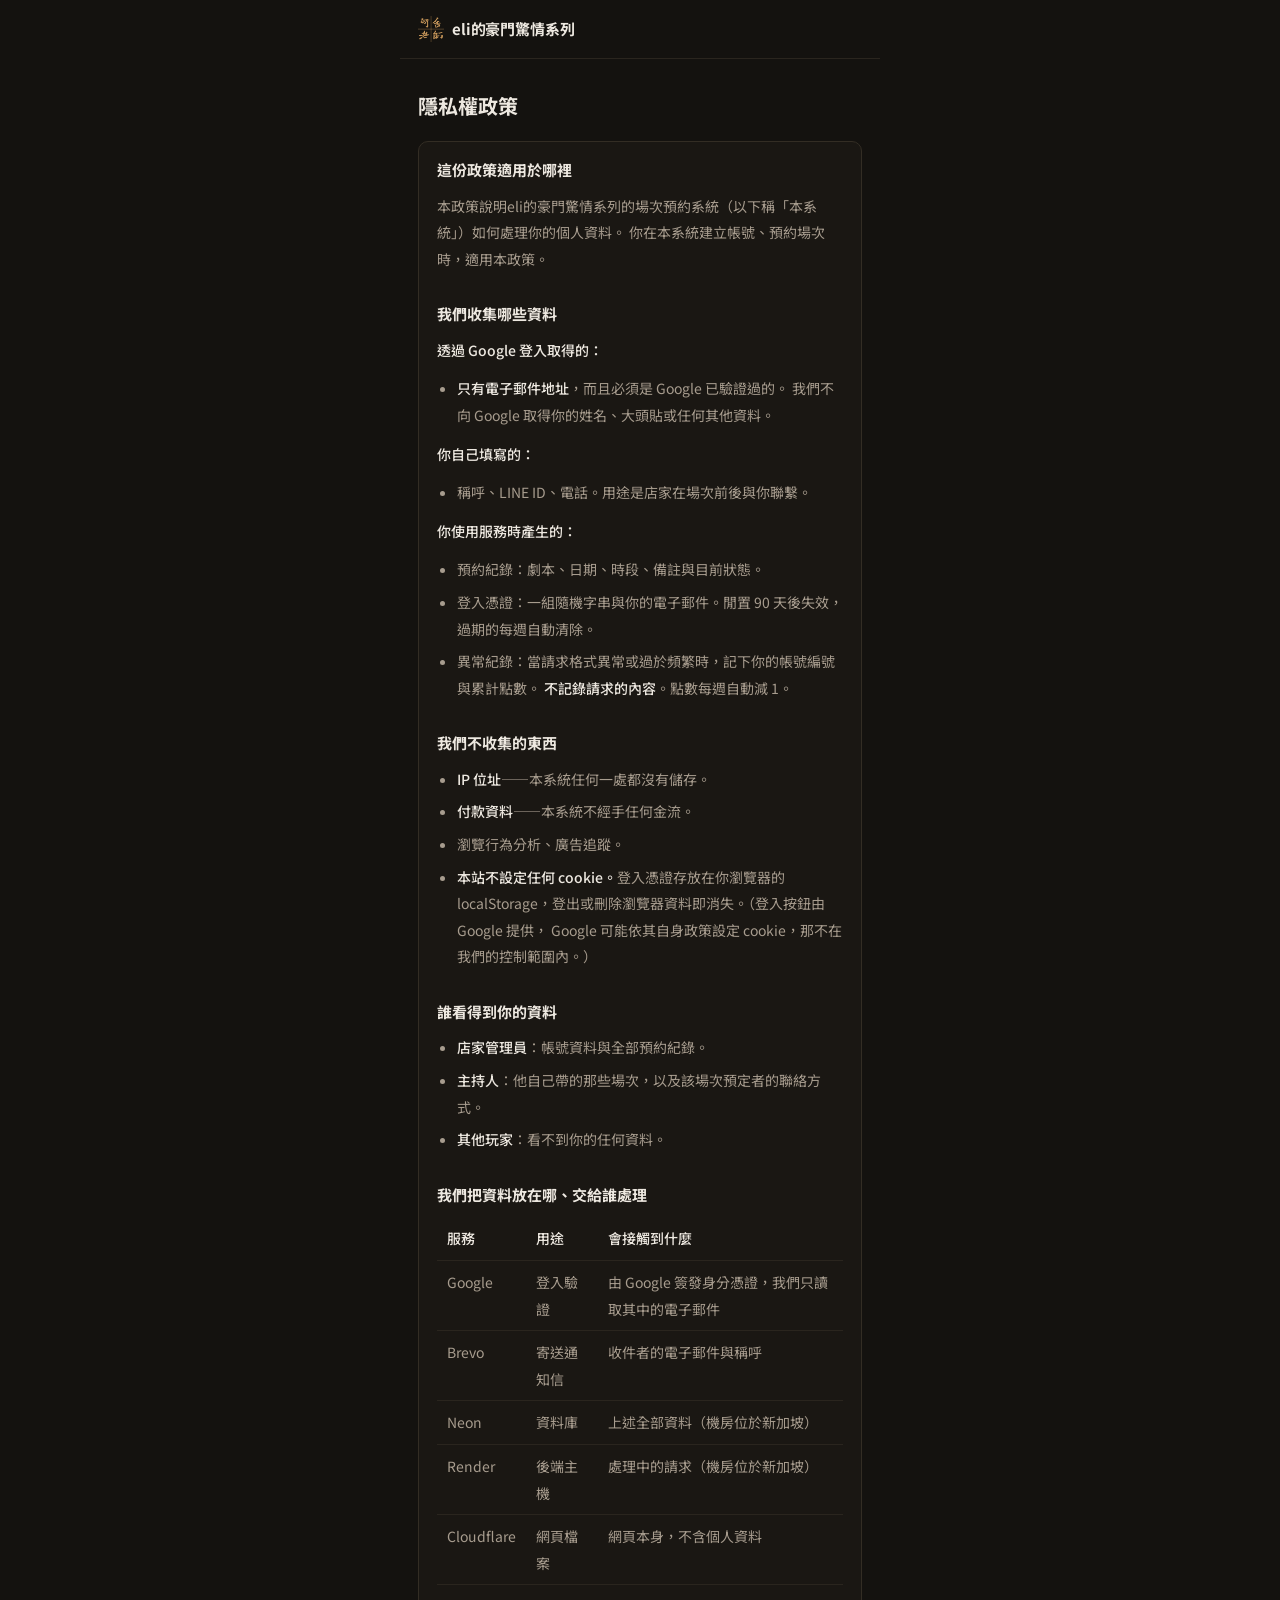
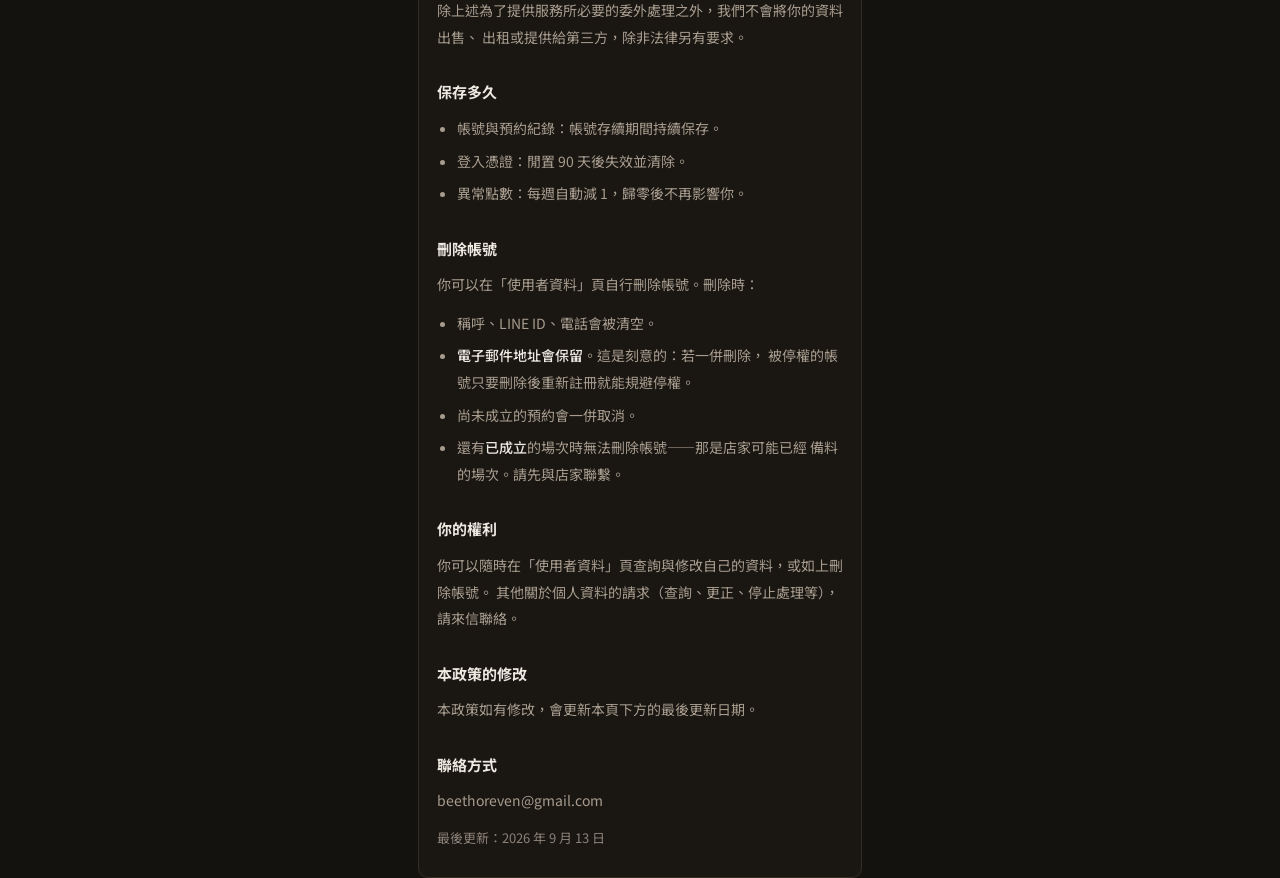
==== privacy.html @ f1c36cdf "eli：店名改成「eli的豪門驚情系列」 index.html 兩處、條款與隱私權政策各三處。  實測 375px：這個長度在頂欄同時有「主持人介面」「管理員介面」兩顆按鈕 時會擠成兩行，但 eli " ====
<!doctype html>
<html lang="zh-Hant">
<head>
  <meta charset="utf-8">
  <meta name="viewport" content="width=device-width, initial-scale=1, viewport-fit=cover">
  <title>隱私權政策 — eli的豪門驚情系列</title>
  <link rel="icon" type="image/png" href="favicon.png">

  <link rel="preconnect" href="https://fonts.googleapis.com">
  <link rel="preconnect" href="https://fonts.gstatic.com" crossorigin>
  <link rel="stylesheet" href="https://fonts.googleapis.com/css2?family=Noto+Sans+TC:wght@400;500;700&display=swap">
  <!-- 沿用同一份設計 token，配色與字級才不會跟主畫面各走各的。
       但這一頁刻意不載任何 JS：它只是文字，不需要登入、不需要 API，
       也就不該因為那些東西壞掉而看不到。

       ★ 這一頁是 Google OAuth 同意畫面上的「隱私權政策」連結，發佈正式版的
         前提是這個網址連得到。內容如果改了，記得同步更新頁尾的日期。 -->
  <link rel="stylesheet" href="style.css">
</head>
<body>
  <div class="app">
    <div class="topbar">
      <div class="topbar__brand">
        <img class="topbar__mark" src="brand-mark.png" alt="" aria-hidden="true">eli的豪門驚情系列
      </div>
    </div>

    <div class="view">
      <div class="section" style="padding-top:32px">
        <h1 style="font-size:20px;font-weight:700;margin:0">隱私權政策</h1>
      </div>

      <div class="section">
        <div class="card card--flat doc">
          <h2>這份政策適用於哪裡</h2>
          <p>本政策說明eli的豪門驚情系列的場次預約系統（以下稱「本系統」）如何處理你的個人資料。
             你在本系統建立帳號、預約場次時，適用本政策。</p>

          <h2>我們收集哪些資料</h2>
          <p><strong>透過 Google 登入取得的：</strong></p>
          <ul>
            <li><strong>只有電子郵件地址</strong>，而且必須是 Google 已驗證過的。
                我們不向 Google 取得你的姓名、大頭貼或任何其他資料。</li>
          </ul>
          <p><strong>你自己填寫的：</strong></p>
          <ul>
            <li>稱呼、LINE ID、電話。用途是店家在場次前後與你聯繫。</li>
          </ul>
          <p><strong>你使用服務時產生的：</strong></p>
          <ul>
            <li>預約紀錄：劇本、日期、時段、備註與目前狀態。</li>
            <li>登入憑證：一組隨機字串與你的電子郵件。閒置 90 天後失效，
                過期的每週自動清除。</li>
            <li>異常紀錄：當請求格式異常或過於頻繁時，記下你的帳號編號與累計點數。
                <strong>不記錄請求的內容</strong>。點數每週自動減 1。</li>
          </ul>

          <h2>我們不收集的東西</h2>
          <ul>
            <li><strong>IP 位址</strong>——本系統任何一處都沒有儲存。</li>
            <li><strong>付款資料</strong>——本系統不經手任何金流。</li>
            <li>瀏覽行為分析、廣告追蹤。</li>
            <li><strong>本站不設定任何 cookie。</strong>登入憑證存放在你瀏覽器的
                localStorage，登出或刪除瀏覽器資料即消失。（登入按鈕由 Google 提供，
                Google 可能依其自身政策設定 cookie，那不在我們的控制範圍內。）</li>
          </ul>

          <h2>誰看得到你的資料</h2>
          <ul>
            <li><strong>店家管理員</strong>：帳號資料與全部預約紀錄。</li>
            <li><strong>主持人</strong>：他自己帶的那些場次，以及該場次預定者的聯絡方式。</li>
            <li><strong>其他玩家</strong>：看不到你的任何資料。</li>
          </ul>

          <h2>我們把資料放在哪、交給誰處理</h2>
          <div class="doc__scroll">
            <table>
              <tr><th>服務</th><th>用途</th><th>會接觸到什麼</th></tr>
              <tr><td>Google</td><td>登入驗證</td>
                  <td>由 Google 簽發身分憑證，我們只讀取其中的電子郵件</td></tr>
              <tr><td>Brevo</td><td>寄送通知信</td><td>收件者的電子郵件與稱呼</td></tr>
              <tr><td>Neon</td><td>資料庫</td><td>上述全部資料（機房位於新加坡）</td></tr>
              <tr><td>Render</td><td>後端主機</td><td>處理中的請求（機房位於新加坡）</td></tr>
              <tr><td>Cloudflare</td><td>網頁檔案</td><td>網頁本身，不含個人資料</td></tr>
            </table>
          </div>
          <p>除上述為了提供服務所必要的委外處理之外，我們不會將你的資料出售、
             出租或提供給第三方，除非法律另有要求。</p>

          <h2>保存多久</h2>
          <ul>
            <li>帳號與預約紀錄：帳號存續期間持續保存。</li>
            <li>登入憑證：閒置 90 天後失效並清除。</li>
            <li>異常點數：每週自動減 1，歸零後不再影響你。</li>
          </ul>

          <h2>刪除帳號</h2>
          <p>你可以在「使用者資料」頁自行刪除帳號。刪除時：</p>
          <ul>
            <li>稱呼、LINE ID、電話會被清空。</li>
            <li><strong>電子郵件地址會保留</strong>。這是刻意的：若一併刪除，
                被停權的帳號只要刪除後重新註冊就能規避停權。</li>
            <li>尚未成立的預約會一併取消。</li>
            <li>還有<strong>已成立</strong>的場次時無法刪除帳號——那是店家可能已經
                備料的場次。請先與店家聯繫。</li>
          </ul>

          <h2>你的權利</h2>
          <p>你可以隨時在「使用者資料」頁查詢與修改自己的資料，或如上刪除帳號。
             其他關於個人資料的請求（查詢、更正、停止處理等），請來信聯絡。</p>

          <h2>本政策的修改</h2>
          <p>本政策如有修改，會更新本頁下方的最後更新日期。</p>

          <h2>聯絡方式</h2>
          <p>beethoreven@gmail.com</p>

          <p class="doc__updated">最後更新：2026 年 9 月 13 日</p>
        </div>
      </div>
    </div>
  </div>
</body>
</html>
---- style.css ----
/*
 * 設計 token 與共用元件樣式。
 *
 * 配色來自設計稿定案的方向：深色底 + 黃銅色點綴（C 的結構 + B 的配色）。
 * 所有顏色一律走這裡的變數，不要在別處寫死色碼——之後要調色只改這一區。
 */

:root {
  --bg: #14120f;
  --surface: #1e1b17;      /* 卡片、彈起的區塊 */
  --surface-2: #1a1713;    /* 輸入框等比背景略亮一階的表面 */
  --border: #332d24;
  --border-soft: #2a251e;

  --ink: #ede8e0;
  --ink-soft: #a79c8e;
  --ink-faint: #8a8177;
  --ink-disabled: #5c564c;

  --accent: #c8975a;
  --accent-soft: #2a2318;  /* 標籤底色 */
  --on-accent: #14120f;

  --danger: #d9705a;
  --danger-soft: #2e1c17;

  --radius: 10px;
  --radius-sm: 6px;
  --pad: 18px;

  /* 告訴瀏覽器這一頁是深色的，讓它用深色版本畫「原生控制項」——
     數字欄位的上下箭頭、日期欄位的月曆圖示與跳出來的月曆面板、
     捲軸。這些是瀏覽器自己畫的，CSS 碰不到：
     ::-webkit-inner-spin-button 之類的偽元素不吃 color，硬改只能
     整個藏起來。不設這一行的話它們一律照淺色模式畫，在深底上就是
     白色方塊配深色箭頭，跟整個介面打架。 */
  color-scheme: dark;
}

* { box-sizing: border-box; }

body {
  margin: 0;
  background: var(--bg);
  color: var(--ink);
  font-family: "Noto Sans TC", system-ui, -apple-system, sans-serif;
  /* iOS Safari 在輸入框聚焦時，字體小於 16px 會自動放大整個頁面。
     這裡把基準設在 16px，輸入框也不低於它。 */
  font-size: 16px;
  line-height: 1.5;
}

a { color: var(--accent); }
a:hover { color: #e0b478; }

/* ── 版面 ───────────────────────────────────────────────── */

.app {
  max-width: 480px;
  margin: 0 auto;
  min-height: 100vh;
  display: flex;
  flex-direction: column;
}

.topbar {
  display: flex;
  align-items: center;
  justify-content: space-between;
  padding: 16px var(--pad);
  border-bottom: 1px solid var(--border-soft);
}

.topbar__brand {
  display: flex;
  align-items: center;
  gap: 8px;
  font-size: 15px;
  font-weight: 700;
  letter-spacing: -0.01em;
}

/* 有登入時品牌區塊是一顆「回到預約畫面」的按鈕。

   這裡只歸零瀏覽器自己加上去的東西（背景、外框、內距、字體），
   **不碰 font-size / font-weight / letter-spacing**——那三個由上面的
   .topbar__brand 明確設定，在這裡用 font 簡寫重設會把它們一起蓋掉，
   按鈕版跟純文字版就長得不一樣了。 */
.topbar__brand--home {
  background: none;
  border: none;
  padding: 0;
  font-family: inherit;
  color: inherit;
  cursor: pointer;
}
.topbar__brand--home:hover { color: var(--accent); }

.topbar__actions { display: flex; align-items: center; gap: 8px; }

.section {
  display: flex;
  flex-direction: column;
  gap: 8px;
  padding: 20px var(--pad) 0;
}

.section__label {
  font-size: 13px;
  font-weight: 700;
  color: var(--ink-faint);
}

.row { display: flex; gap: 10px; }
.row > * { flex: 1; }

.spacer { flex-grow: 1; }

/* ── 表單控制項 ─────────────────────────────────────────── */

.field { display: flex; flex-direction: column; gap: 5px; }

.field__label { font-size: 12px; color: var(--ink-faint); }

.field__hint {
  font-size: 12px;
  color: var(--ink-faint);
  min-height: 16px;
}

/* 破壞性操作的常駐警語（例如改 email 會影響登入） */
.field__warn { font-size: 12px; color: var(--danger); }

.select-wrap { position: relative; }

.select-wrap::after {
  content: "";
  position: absolute;
  right: 16px;
  top: 50%;
  width: 9px;
  height: 9px;
  border-right: 2px solid var(--accent);
  border-bottom: 2px solid var(--accent);
  transform: translateY(-70%) rotate(45deg);
  pointer-events: none;
}

.select-wrap--disabled::after { border-color: var(--ink-disabled); }

select, input[type="text"], input[type="number"], input[type="date"],
input[type="time"], input[type="email"], input[type="url"], textarea {
  width: 100%;
  appearance: none;
  -webkit-appearance: none;
  background: var(--surface-2);
  border: 1px solid var(--border);
  border-radius: var(--radius);
  padding: 12px 40px 12px 18px;
  font-size: 16px;
  font-weight: 500;
  color: var(--ink);
  font-family: inherit;
}

input[type="text"], input[type="number"], input[type="email"],
input[type="date"], input[type="time"], input[type="url"], textarea {
  padding-right: 18px;
}

select:disabled, input:disabled, textarea:disabled {
  color: var(--ink-disabled);
  background: #17140f;
  cursor: not-allowed;
}

select option { background: var(--surface); color: var(--ink); }

/* 錯誤狀態：紅框 + 欄位右側的驚嘆號 */
.field--error select,
.field--error input,
.field--error textarea { border-color: var(--danger); }

.field__error {
  display: flex;
  align-items: center;
  gap: 6px;
  font-size: 12px;
  color: var(--danger);
}

/* ── 按鈕 ───────────────────────────────────────────────── */

.btn {
  display: inline-flex;
  align-items: center;
  justify-content: center;
  gap: 6px;
  border: none;
  border-radius: var(--radius);
  padding: 15px 18px;
  font-family: inherit;
  font-size: 16px;
  font-weight: 700;
  cursor: pointer;
}

.btn--primary { background: var(--accent); color: var(--on-accent); }
.btn--primary:disabled { background: #4a4034; color: var(--ink-disabled); cursor: not-allowed; }

.btn--ghost {
  background: transparent;
  border: 1px solid var(--border);
  color: var(--ink-soft);
  padding: 10px 14px;
  font-size: 14px;
  font-weight: 500;
}

.btn--small { padding: 8px 12px; font-size: 13px; font-weight: 500; }

/* ── 標籤 ───────────────────────────────────────────────── */

.tag {
  display: inline-flex;
  align-items: center;
  gap: 6px;
  font-size: 13px;
  font-weight: 500;
  color: var(--accent);
  background: var(--accent-soft);
  padding: 6px 13px;
  border-radius: var(--radius-sm);
}

.tag-row { display: flex; flex-wrap: wrap; gap: 6px; }

/* ── 卡片與清單 ─────────────────────────────────────────── */

.card {
  background: var(--surface);
  border: 1px solid var(--border);
  border-radius: var(--radius);
  padding: 14px 18px;
}

.card--flat { background: var(--surface-2); }

.list { display: flex; flex-direction: column; gap: 8px; }

/* ── 頁籤 ───────────────────────────────────────────────── */

.tabs {
  display: flex;
  gap: 4px;
  padding: 0 var(--pad);
  border-bottom: 1px solid var(--border-soft);
  overflow-x: auto;
}

.tab {
  flex: none;
  background: none;
  border: none;
  border-bottom: 2px solid transparent;
  color: var(--ink-faint);
  font-family: inherit;
  font-size: 14px;
  font-weight: 500;
  padding: 12px 10px;
  cursor: pointer;
  white-space: nowrap;
}

.tab--active { color: var(--accent); border-bottom-color: var(--accent); }

/* ── 狀態訊息 ───────────────────────────────────────────── */

.empty, .loading {
  padding: 40px var(--pad);
  text-align: center;
  color: var(--ink-faint);
  font-size: 14px;
}

/* ── Toast ──────────────────────────────────────────────── */

.toast-layer {
  position: fixed;
  left: 50%;
  bottom: 24px;
  transform: translateX(-50%);
  display: flex;
  flex-direction: column;
  gap: 8px;
  z-index: 100;
  width: calc(100% - 36px);
  max-width: 420px;
  pointer-events: none;
}

.toast {
  background: var(--surface);
  border: 1px solid var(--border);
  border-radius: var(--radius);
  padding: 13px 18px;
  font-size: 14px;
  box-shadow: 0 8px 24px rgba(0, 0, 0, 0.4);
  animation: toast-in 0.18s ease-out;
}

.toast--error { border-color: var(--danger); color: var(--danger); }

@keyframes toast-in {
  from { opacity: 0; transform: translateY(8px); }
  to { opacity: 1; transform: none; }
}

/* ── 對話框 ─────────────────────────────────────────────── */

.modal-layer {
  position: fixed;
  inset: 0;
  background: rgba(0, 0, 0, 0.6);
  display: flex;
  align-items: center;
  justify-content: center;
  padding: 24px;
  z-index: 200;
}

.modal {
  background: var(--surface);
  border: 1px solid var(--border);
  border-radius: var(--radius);
  padding: 22px;
  width: 100%;
  max-width: 380px;
  display: flex;
  flex-direction: column;
  gap: 16px;
}

.modal__title { font-size: 16px; font-weight: 700; }
/* 對話框內文常常是多行（缺漏項目清單、預定者資料、主持人名單），
   內容是用 \n 串起來的純文字，沒有這行就會全部摺成一行。 */
.modal__body {
  font-size: 14px;
  color: var(--ink-soft);
  line-height: 1.7;
  white-space: pre-line;
}
.modal__actions { display: flex; gap: 8px; justify-content: flex-end; }

@media (prefers-reduced-motion: reduce) {
  .toast { animation: none; }
}

/* ── 清單項目（主持人／管理員介面共用） ─────────────────── */

.list-item {
  display: flex;
  align-items: flex-start;
  justify-content: space-between;
  gap: 12px;
}

.list-item__main { display: flex; flex-direction: column; gap: 4px; min-width: 0; }
.list-item__title { font-size: 15px; font-weight: 700; }
.list-item__meta { font-size: 13px; color: var(--ink-soft); }

.list-item__links {
  display: flex;
  align-items: center;
  gap: 6px;
  font-size: 13px;
  flex-wrap: wrap;
}

.list-item__side { flex: none; display: flex; align-items: center; }

.sep { color: var(--ink-disabled); }

/* 看起來像連結、實際是按鈕——可點擊的東西要是 button，
   鍵盤與螢幕閱讀器才操作得到。 */
.linklike {
  background: none;
  border: none;
  padding: 0;
  font-family: inherit;
  font-size: inherit;
  color: var(--accent);
  cursor: pointer;
  text-decoration: underline;
  text-underline-offset: 2px;
}
.linklike:hover { color: #e0b478; }

.status-chip {
  font-size: 12px;
  font-weight: 500;
  color: var(--accent);
  background: var(--accent-soft);
  padding: 5px 10px;
  border-radius: var(--radius-sm);
  white-space: nowrap;
}

.toolbar { flex-direction: row; align-items: center; gap: 10px; }

.pager {
  display: flex;
  align-items: center;
  justify-content: space-between;
  gap: 8px;
}
.pager__label { font-size: 12px; color: var(--ink-faint); }

/* 已確認的列在畫面上變暗、不可再操作 */
/* 標籤上的移除鍵（主持人名單） */
.tag__remove {
  background: none;
  border: none;
  padding: 0 0 0 2px;
  color: inherit;
  font-size: 15px;
  line-height: 1;
  cursor: pointer;
  opacity: 0.7;
}
.tag__remove:hover { opacity: 1; }

/* 勾選欄（是否已確認） */
.checkline {
  display: flex;
  align-items: center;
  gap: 8px;
  font-size: 14px;
  color: var(--ink-soft);
  cursor: pointer;
}
.checkline input[type="checkbox"] {
  width: 18px;
  height: 18px;
  accent-color: var(--accent);
  cursor: pointer;
}
.checkline input:disabled { cursor: not-allowed; opacity: 0.4; }

textarea { resize: vertical; min-height: 72px; line-height: 1.6; }

/* ── 日期時間輸入 ───────────────────────────────────────── */

/* hidden 屬性靠 UA 樣式的 display:none 生效，特異性低於 .section 的
   display:flex，會被蓋掉。用 JS 的 .hidden 控制顯示就必須補這一條。 */
[hidden] { display: none !important; }

/* 上排：日曆選擇器與時／分下拉。只是輸入輔助，真正的值在下排。 */
.picker-row {
  display: flex;
  align-items: center;
  flex-wrap: nowrap;
  gap: 6px;
}

.picker-row .select-wrap { flex-shrink: 0; }

.time-select {
  width: auto;
  padding: 12px 32px 12px 10px;
}

/* 下排：五個獨立數字欄位，這才是送出時讀的來源。
   刻意做成普通的 number 輸入——沒有「區段」的概念，
   所以不會像 <input type="date"> 那樣打到一半被打斷。

   ★ 選擇器要寫成 .dt-row input.dt-input，不能只寫 .dt-input：
     上面的基礎規則 input[type="number"] 特異性是 (0,1,1)，只用一個
     class 是 (0,1,0)，會輸給它——內距與寬度都蓋不掉，placeholder
     會被 18px 的左右內距擠到裁切。這裡用 (0,2,1) 確保贏。 */
.dt-row {
  display: flex;
  align-items: center;
  flex-wrap: nowrap;
  gap: 4px;
}

/* 欄位自己長滿整列，跟上面那排（日曆＋時分下拉）切齊。
   固定寬度的話五格加起來只佔一半，右邊空一大塊，看起來像被壓扁的。
   flex-basis 給 0 是關鍵：不從內容寬度起算，純粹按比例分剩餘空間，
   五格才會等寬。 */
.dt-row input.dt-input {
  flex: 1 1 0;
  width: auto;
  text-align: center;
  padding: 12px 4px;
  -moz-appearance: textfield;
  min-width: 0;
}

/* 數字欄位的上下箭頭在這種窄欄位裡只會擋到字 */
.dt-row input.dt-input::-webkit-outer-spin-button,
.dt-row input.dt-input::-webkit-inner-spin-button {
  -webkit-appearance: none;
  margin: 0;
}

/* 年要放四位數，比其他格多分一點空間 */
.dt-row input.dt-input--year { flex-grow: 1.6; }

.dt-unit {
  color: var(--ink-faint);
  font-size: 13px;
  flex-shrink: 0;
  margin-right: 2px;
}

/* 最後一個單位（分）的右邊距會讓整排比上面那排短 2px，切齊時看得出來 */
.dt-row .dt-unit:last-child { margin-right: 0; }

/* 頂欄的品牌圖。原本是一個 20px 的勾勾 SVG，改成圖檔之後尺寸給大一點：
   那是四個字排成 2×2，20px 會糊成一團。 */
.topbar__mark {
  width: 26px;
  height: 26px;
  object-fit: contain;
  flex-shrink: 0;
}

/* 載入中的轉圈圈。用 border 做而不是動畫圖檔或 SVG：這種尺寸下差別看不
   出來，而少一個要載的資源，在「正在等資源」的當下特別有意義。 */
.loading { display: flex; flex-direction: column; align-items: center; gap: 12px; }

.spinner {
  width: 22px;
  height: 22px;
  border: 2px solid var(--border);
  border-top-color: var(--accent);
  border-radius: 50%;
  animation: spin 0.7s linear infinite;
}

@keyframes spin { to { transform: rotate(360deg); } }

@media (prefers-reduced-motion: reduce) {
  .spinner { animation-duration: 2.4s; }
}

/* ── 劇本搜尋 ───────────────────────────────────────────── */

/* 結果清單疊在下方，不推開底下的內容——它是暫時出現的，把整頁往下擠
   會讓使用者正在看的東西跳位。 */
.search-wrap { position: relative; }

.search-results {
  position: absolute;
  left: 0;
  right: 0;
  top: calc(100% + 4px);
  z-index: 50;
  max-height: 240px;
  overflow-y: auto;
  background: var(--surface);
  border: 1px solid var(--border);
  border-radius: var(--radius);
  box-shadow: 0 8px 24px rgba(0, 0, 0, 0.45);
}

.search-hit {
  display: block;
  width: 100%;
  text-align: left;
  background: none;
  border: none;
  border-bottom: 1px solid var(--border-soft);
  color: var(--ink);
  font-family: inherit;
  font-size: 15px;
  padding: 12px 18px;
  cursor: pointer;
}
.search-hit:last-child { border-bottom: none; }
.search-hit:hover { background: var(--surface-2); color: var(--accent); }

.search-empty {
  padding: 14px 18px;
  font-size: 14px;
  color: var(--ink-faint);
}

/* 清單上方的即時搜尋框。跟「新增」按鈕同一列，所以要能自己撐開剩餘寬度。 */
.toolbar .search-inline {
  flex: 1;
  min-width: 0;
  padding: 8px 12px;
  font-size: 14px;
  font-weight: 400;
}

/* 頁籤列右側的動作按鈕（場次整理）。頁籤本身可以水平捲動，按鈕要固定
   在右邊不跟著捲走，所以用 margin-left:auto 推到底、並且不可壓縮。 */
.tabs--with-action { align-items: center; }
.tabs__action { margin-left: auto; flex: none; padding-left: 10px; }

/* 註冊頁的說明框。文字裡有換行（用 \n 寫的），要讓它顯示出來。 */
.notice {
  font-size: 14px;
  line-height: 1.7;
  color: var(--ink-soft);
  white-space: pre-line;
}

/* ── 使用者選單 ─────────────────────────────────────────── */

.menu { position: relative; }

.menu__toggle { padding: 8px 10px; display: inline-flex; }

.menu__panel {
  position: absolute;
  right: 0;
  top: calc(100% + 6px);
  z-index: 60;
  min-width: 150px;
  background: var(--surface);
  border: 1px solid var(--border);
  border-radius: var(--radius);
  box-shadow: 0 8px 24px rgba(0, 0, 0, 0.45);
  overflow: hidden;
}

.menu__item {
  display: block;
  width: 100%;
  text-align: left;
  background: none;
  border: none;
  /* 這個 class 同時給 <button> 與 <a> 用（選單裡有連出去的項目）。
     底線與 a 的預設顏色都要收掉，兩種標籤才長得一模一樣。 */
  text-decoration: none;
  border-bottom: 1px solid var(--border-soft);
  color: var(--ink);
  font-family: inherit;
  font-size: 14px;
  padding: 12px 16px;
  cursor: pointer;
  white-space: nowrap;
}
.menu__item:last-child { border-bottom: none; }
.menu__item:hover { background: var(--surface-2); color: var(--accent); }

/* ── 純文字文件頁（terms.html / privacy.html）────────────────────
   這兩頁不載任何 JS、也不用介面裡的元件，樣式集中在這一段。

   ★ 它們同時是 Google OAuth 同意畫面上的「服務條款」與「隱私權政策」
     連結，發佈正式版的前提是這兩個網址在**未登入、沒有 JS** 的情況下
     也讀得到。所以不要把它們改成需要登入或需要 JS 的畫面。 */
.doc { font-size: 14px; line-height: 1.9; color: var(--ink-soft); }
.doc h2 { font-size: 15px; font-weight: 700; color: var(--ink); margin: 28px 0 8px; }
.doc h2:first-of-type { margin-top: 0; }
.doc p { margin: 0 0 12px; }
.doc ul { margin: 0 0 12px; padding-left: 20px; }
.doc li { margin: 0 0 6px; }
.doc strong { color: var(--ink); font-weight: 500; }
.doc table { width: 100%; border-collapse: collapse; margin: 0 0 12px; }
.doc th, .doc td {
  text-align: left; vertical-align: top; padding: 8px 10px;
  border-bottom: 1px solid var(--border-soft);
}
.doc th { color: var(--ink); font-weight: 500; white-space: nowrap; }
/* 表格在窄畫面會超出去，讓它自己橫向捲，不要把整頁撐寬。 */
.doc__scroll { overflow-x: auto; }
.doc__updated { font-size: 13px; color: var(--ink-faint); margin: 32px 0 0; }

/* 破壞性動作的按鈕。紅底白字——它跟旁邊那顆「編輯」的後果不是同一個
   量級，長得一樣會被順手按到。 */
.btn--danger { background: var(--danger); color: #fff; }
.btn--danger:disabled { background: #4a3330; color: var(--ink-disabled); cursor: not-allowed; }

/* 沒勾選的星期整列淡掉。用 class 而不是重繪，切換時旁邊正在編輯的
   時段輸入框才不會被卸下來（見 admin.js 的 renderWeekday）。 */
.row.is-off { opacity: .45; }

/* 時間輸入有兩組（自由輸入／店家設定的時段），同時只出現一組。
   兩組共用同一個寬度，切換時整排不會跳動。 */
.picker-time { flex: 1 1 0; min-width: 0; display: flex; align-items: center; gap: 6px; }

/* ── 自刻日曆 ───────────────────────────────────────────────
   原生 <input type="date"> 只吃 min/max，沒辦法把區間內個別沒開放的
   日子變成不可選。觸發欄位刻意做得跟原本那個輸入框一模一樣——換掉的是
   行為，不是視覺。見 js/calendar.js。 */

.cal-wrap { position: relative; flex: 1; min-width: 0; }

.cal-trigger {
  width: 100%;
  text-align: left;
  appearance: none;
  -webkit-appearance: none;
  background: var(--surface-2);
  border: 1px solid var(--border);
  border-radius: var(--radius);
  padding: 12px 18px;
  font-size: 16px;
  font-weight: 500;
  font-family: inherit;
  color: var(--ink);
  cursor: pointer;
}
.cal-trigger.is-empty { color: var(--ink-faint); }

.cal {
  position: absolute;
  z-index: 40;
  top: calc(100% + 6px);
  left: 0;
  /* 手機上不要溢出畫面：面板本身可以比觸發欄位寬，但不能超過視窗。 */
  min-width: 280px;
  max-width: min(340px, calc(100vw - 32px));
  padding: 12px;
  background: var(--surface);
  border: 1px solid var(--border);
  border-radius: var(--radius);
  box-shadow: 0 12px 32px rgba(0, 0, 0, .45);
}

.cal__head {
  display: flex;
  align-items: center;
  justify-content: space-between;
  margin-bottom: 8px;
}
.cal__title { font-size: 15px; font-weight: 700; }
.cal__nav {
  appearance: none;
  background: none;
  border: 1px solid var(--border);
  border-radius: var(--radius-sm);
  color: var(--ink);
  font-size: 18px;
  line-height: 1;
  /* 44px 觸控目標。失去系統選單已經是代價，不要順便變成難按。 */
  width: 44px;
  height: 44px;
  cursor: pointer;
}
.cal__nav:hover { border-color: var(--accent); }

.cal__grid { display: grid; grid-template-columns: repeat(7, 1fr); gap: 2px; }

.cal__dow {
  text-align: center;
  font-size: 12px;
  color: var(--ink-faint);
  padding-bottom: 4px;
}
.cal__pad { height: 44px; }

.cal__day {
  height: 44px;
  appearance: none;
  background: none;
  border: 1px solid transparent;
  border-radius: var(--radius-sm);
  color: var(--ink);
  font-size: 15px;
  font-family: inherit;
  cursor: pointer;
}
.cal__day:hover:not(:disabled) { border-color: var(--accent); }
.cal__day.is-selected { background: var(--accent); color: var(--on-accent); font-weight: 700; }

/* 沒開放的日子。淡掉而且真的按不下去——這是整個元件存在的理由。 */
.cal__day:disabled { color: var(--ink-disabled); cursor: not-allowed; }

.cal__empty {
  grid-column: 1 / -1;
  text-align: center;
  color: var(--ink-faint);
  font-size: 13px;
  padding: 16px 0;
}

/* 特定日期：兩行。日期＋開放與否＋移除在上，時段在下。
   四個擠一行時「開放／不開放」會被壓到只剩箭頭，而那一格正是這一列
   在講的事（見 admin.js 的 renderException）。 */
.exc { display: flex; flex-direction: column; gap: 6px; }
.exc + .exc { margin-top: 10px; }
.exc__mode { flex: 0 0 116px; }
.exc__mode select { padding-right: 32px; }
.exc__remove { flex: 0 0 auto; }
.exc__times input { width: 100%; }

/* ── Google 登入按鈕的白框 ─────────────────────────────────
   使用者已經登入 Google 時，GSI 會改用「個人化按鈕」（顯示頭像與信箱），
   而那個變體是畫在一個跨來源的 iframe 裡。DevTools 量到的實際結構是：

       iframe            width: 250px; height: 44px; margin: -2px -10px;
         └─ #container-div  padding: 2px 10px;

   按鈕只有 230×40，被那圈 padding 推在中間，而 iframe 內部文件的底色是
   白的——白色就從上下各 2px、左右各 10px 的那一圈露出來。深色頁面上看
   起來就是按鈕外面框了一個白色矩形。

   ★ 先試過在 iframe 元素上設 background: transparent 與 color-scheme:
     dark，部署後白框完全沒變——因為白色是 iframe **裡面那份文件**畫的，
     而跨來源的內容改不到。那個做法在這裡是無效的。

   有效的做法是把那一圈裁掉。inset 的數值正好對應上面的 padding，round
   讓裁切也是藥丸形，否則圓角外側仍然會露出白色。iframe 本身的負 margin
   已經把那一圈排除在版面之外，所以裁掉不會造成位移。

   數值取自 Google 目前的實作，哪天他們改了，這裡會跟著失準——但失準的
   後果只是白框回來，不會影響登入功能。 */
iframe[src*="accounts.google.com"] {
  clip-path: inset(2px 10px round 999px);
}

/* 劇本名稱帶簡介連結時的樣式。用底線而不是換顏色——名稱本身在深色底上
   已經是最亮的一級文字，再變色會跟「已選中」之類的狀態混淆。 */
.link { color: inherit; text-decoration: underline; text-underline-offset: 3px;
        text-decoration-color: var(--accent); cursor: pointer; }
.link:hover { text-decoration-thickness: 2px; }

/* 搜尋框 + 簡介按鈕同一排。搜尋框縮短、右邊留給按鈕。
   案主的規格：搜尋框大約容納 20 個字就夠，不需要佔滿整排。 */
.search-row { display: flex; align-items: center; gap: 8px; }
.search-row .search-wrap { flex: 1 1 auto; min-width: 0; }
.search-row .search-wrap input { width: 100%; }
.intro-btn { flex: 0 0 auto; text-decoration: none; }

/* 停用狀態。按鈕本身已經沒有 href（見 booking.js），這裡只負責讓它
   看起來也是不能點的——兩者要一致，否則會出現「看起來灰的但點得動」
   或反過來。 */
.intro-btn.is-disabled {
  color: var(--ink-disabled);
  border-color: var(--border-soft);
  cursor: not-allowed;
  /* ★ pointer-events: none 是關鍵。只改顏色的話，.btn--ghost 的 hover 與
     :active 樣式照樣會觸發——按下去還是會亮起來，看起來像可以用。
     停用的控制項不該對滑鼠有任何反應。 */
  pointer-events: none;
}

/* 會打 API 的文字按鈕，等待中的樣子。
   加 `…` 而不是換成 spinner，是因為這些按鈕就嵌在一行文字裡（角色名、
   玩家名），塞一個轉圈圖會把行高撐開，整列跟著跳動。 */
.linklike:disabled {
  cursor: default;
  color: var(--ink-disabled);
  text-decoration: none;
}
.linklike.is-busy::after { content: '…'; }

/* 停權說明。多行，行距放寬一點——這是這位使用者畫面上唯一的文字，
   擠在一起讀起來像錯誤訊息，而它其實是給他的說明。 */
.blocked-note { display: flex; flex-direction: column; gap: 6px; line-height: 1.8; }

/* 名字後面的停權註記。比名字小、比正文淡——它是補充，不是標題的一部分。
   nowrap 是必要的：不加的話「9 月 4 日 20:41」會被拆到兩行中間，
   而一個斷在半路的日期比沒有日期更難讀。要換行就整段一起換。 */
.ban-note {
  margin-left: 8px;
  font-size: 12px;
  font-weight: 400;
  color: var(--danger);
  white-space: nowrap;
}
.status-chip--warn { color: var(--danger); background: var(--danger-soft); }
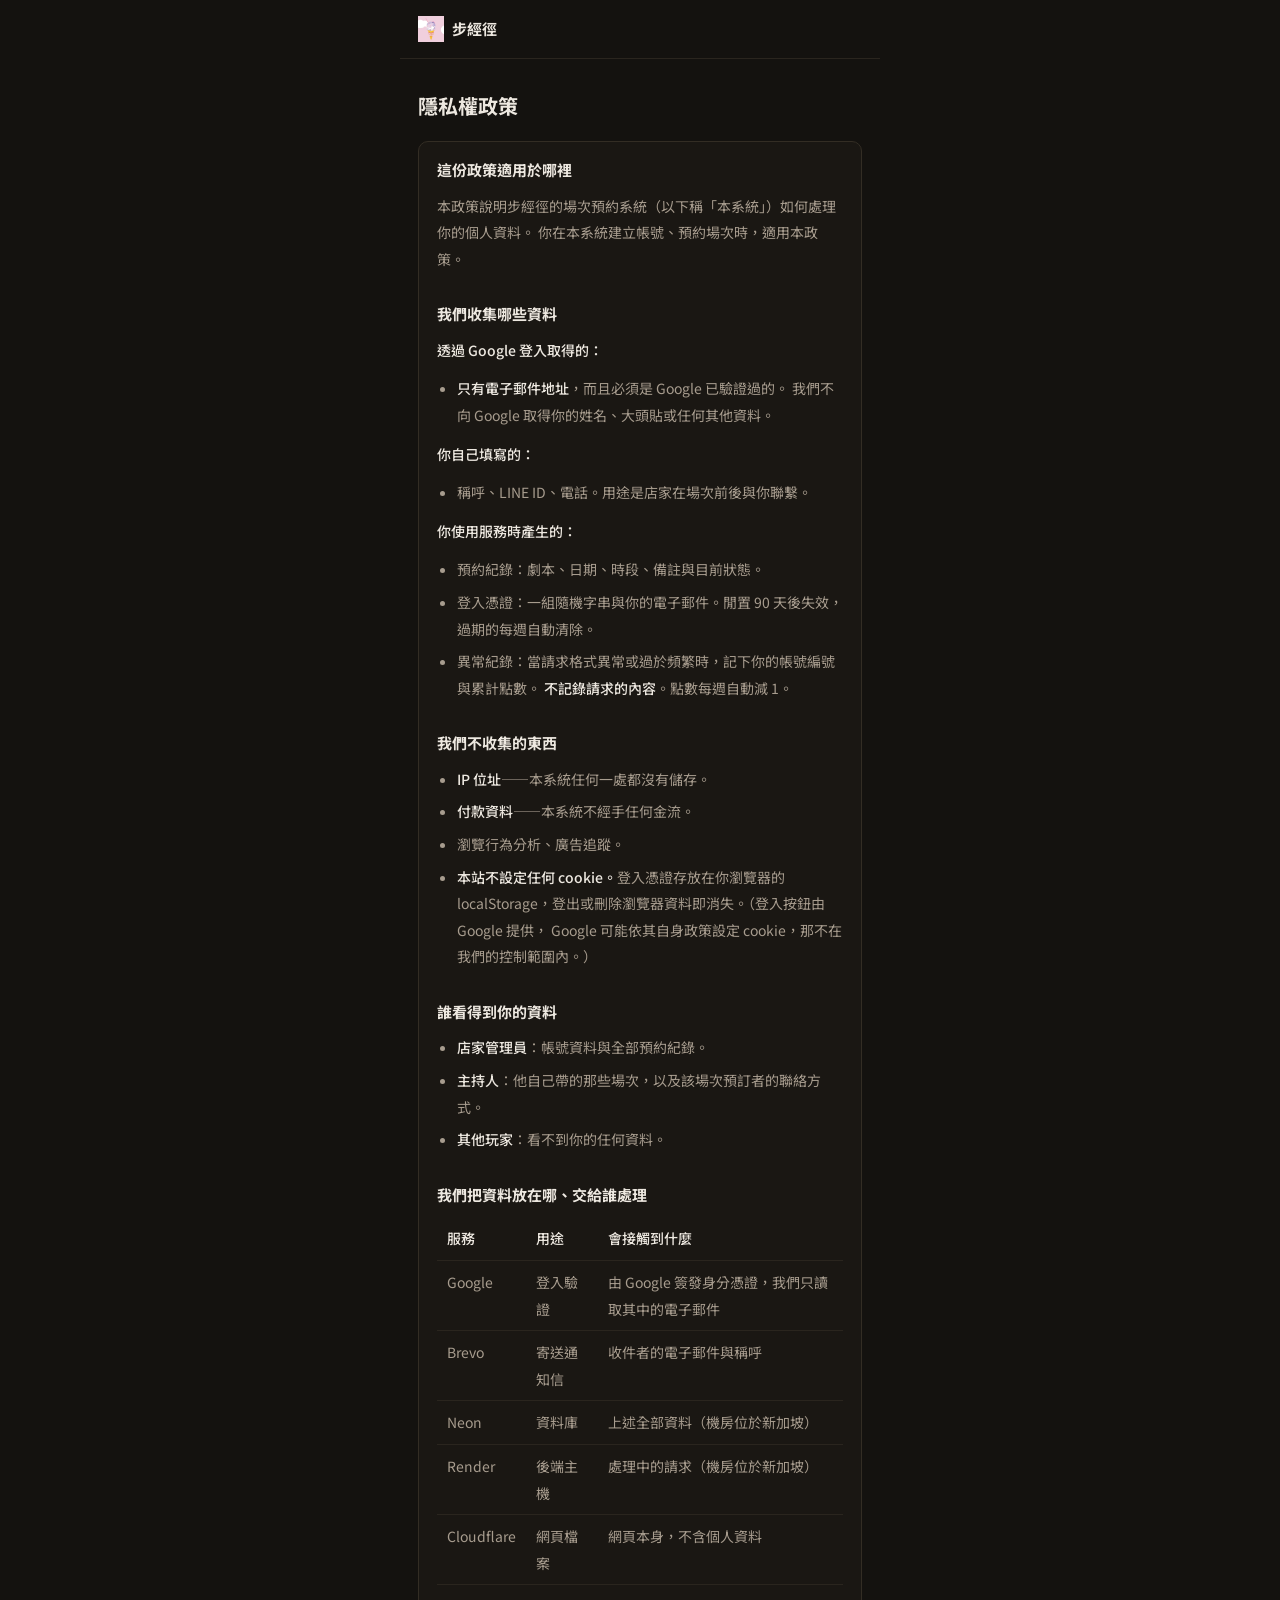
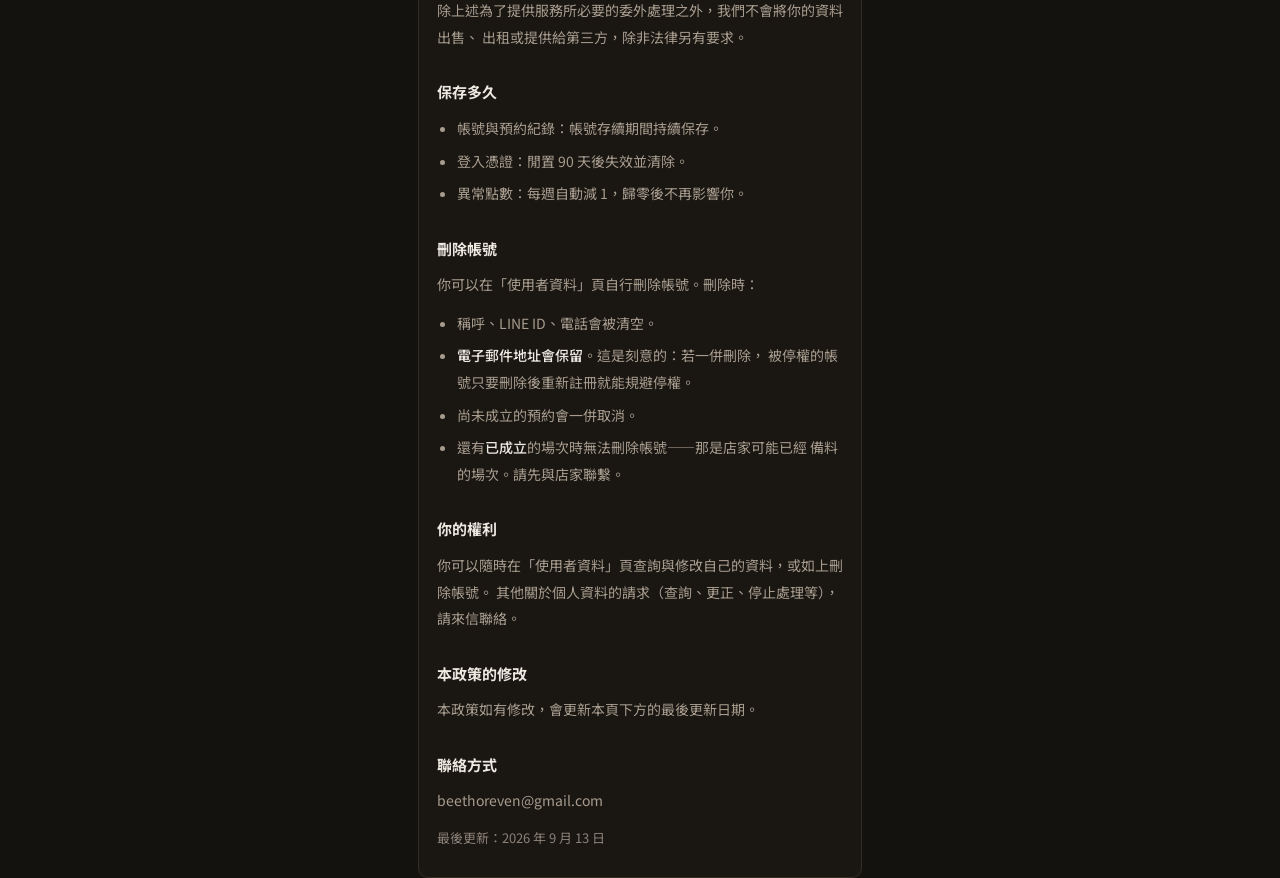
==== commit 27e0dc16: "用字：「預定」一律改成「預訂」 選單「我預訂的場次」、預訂者欄位、無法預訂的提示與撞期對話框，連同註解與 隱私權政策一起改，共 27 處。  差異只有換字：逐檔把「預訂」換回「預定」之後與原檔完全相同" ====
--- a/privacy.html
+++ b/privacy.html
@@ -3,7 +3,7 @@
 <head>
   <meta charset="utf-8">
   <meta name="viewport" content="width=device-width, initial-scale=1, viewport-fit=cover">
-  <title>隱私權政策 — eli的豪門驚情系列</title>
+  <title>隱私權政策 — 步經徑</title>
   <link rel="icon" type="image/png" href="favicon.png">
 
   <link rel="preconnect" href="https://fonts.googleapis.com">
@@ -21,7 +21,7 @@
   <div class="app">
     <div class="topbar">
       <div class="topbar__brand">
-        <img class="topbar__mark" src="brand-mark.png" alt="" aria-hidden="true">eli的豪門驚情系列
+        <img class="topbar__mark" src="brand-mark.png" alt="" aria-hidden="true">步經徑
       </div>
     </div>
 
@@ -33,7 +33,7 @@
       <div class="section">
         <div class="card card--flat doc">
           <h2>這份政策適用於哪裡</h2>
-          <p>本政策說明eli的豪門驚情系列的場次預約系統（以下稱「本系統」）如何處理你的個人資料。
+          <p>本政策說明步經徑的場次預約系統（以下稱「本系統」）如何處理你的個人資料。
              你在本系統建立帳號、預約場次時，適用本政策。</p>
 
           <h2>我們收集哪些資料</h2>
@@ -68,7 +68,7 @@
           <h2>誰看得到你的資料</h2>
           <ul>
             <li><strong>店家管理員</strong>：帳號資料與全部預約紀錄。</li>
-            <li><strong>主持人</strong>：他自己帶的那些場次，以及該場次預定者的聯絡方式。</li>
+            <li><strong>主持人</strong>：他自己帶的那些場次，以及該場次預訂者的聯絡方式。</li>
             <li><strong>其他玩家</strong>：看不到你的任何資料。</li>
           </ul>
 
--- a/style.css
+++ b/style.css
@@ -342,7 +342,7 @@
 }
 
 .modal__title { font-size: 16px; font-weight: 700; }
-/* 對話框內文常常是多行（缺漏項目清單、預定者資料、主持人名單），
+/* 對話框內文常常是多行（缺漏項目清單、預訂者資料、主持人名單），
    內容是用 \n 串起來的純文字，沒有這行就會全部摺成一行。 */
 .modal__body {
   font-size: 14px;
@@ -368,6 +368,14 @@
 .list-item__main { display: flex; flex-direction: column; gap: 4px; min-width: 0; }
 .list-item__title { font-size: 15px; font-weight: 700; }
 .list-item__meta { font-size: 13px; color: var(--ink-soft); }
+/* 備註是 textarea 打的：換行照原樣留著（pre-wrap）；一長串沒有空白的字
+   （例如網址）也要能折行，不然會把卡片撐出畫面。 */
+.list-item__note {
+  font-size: 13px;
+  color: var(--ink-soft);
+  white-space: pre-wrap;
+  overflow-wrap: anywhere;
+}
 
 .list-item__links {
   display: flex;
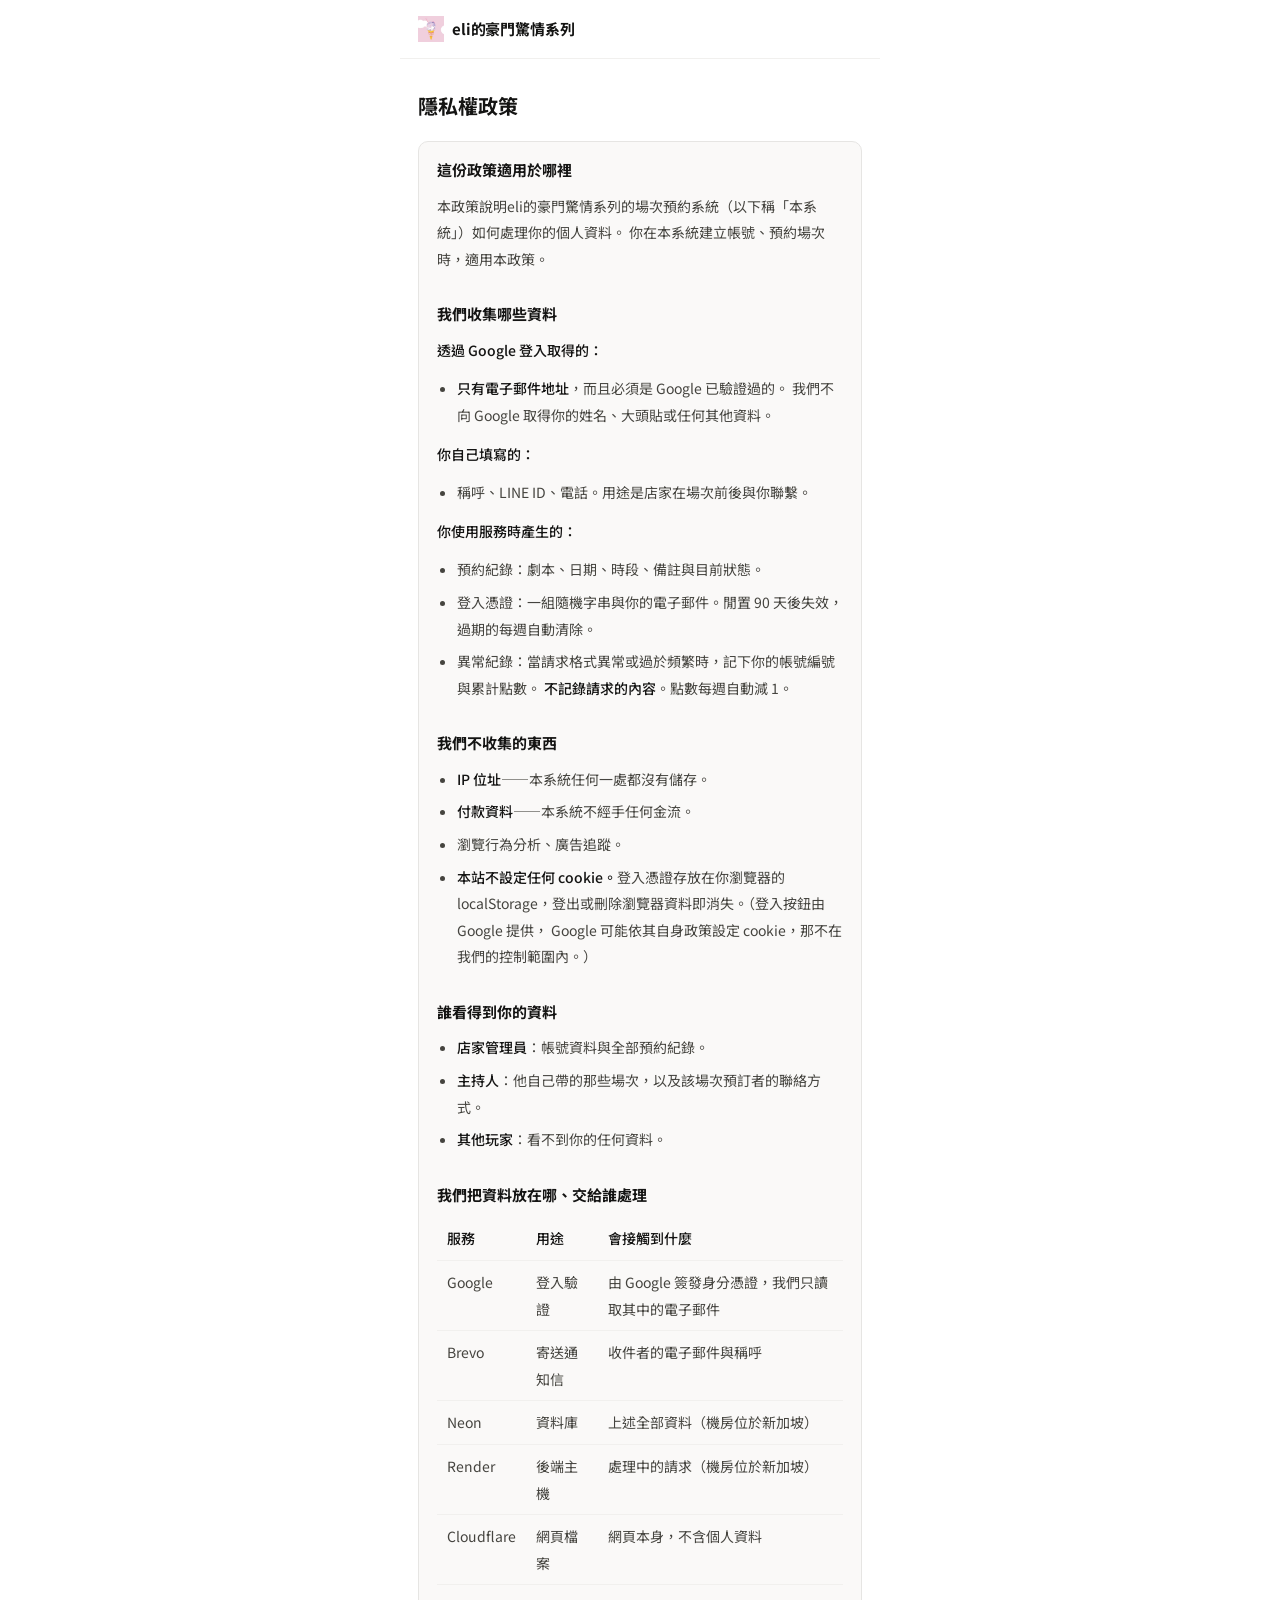
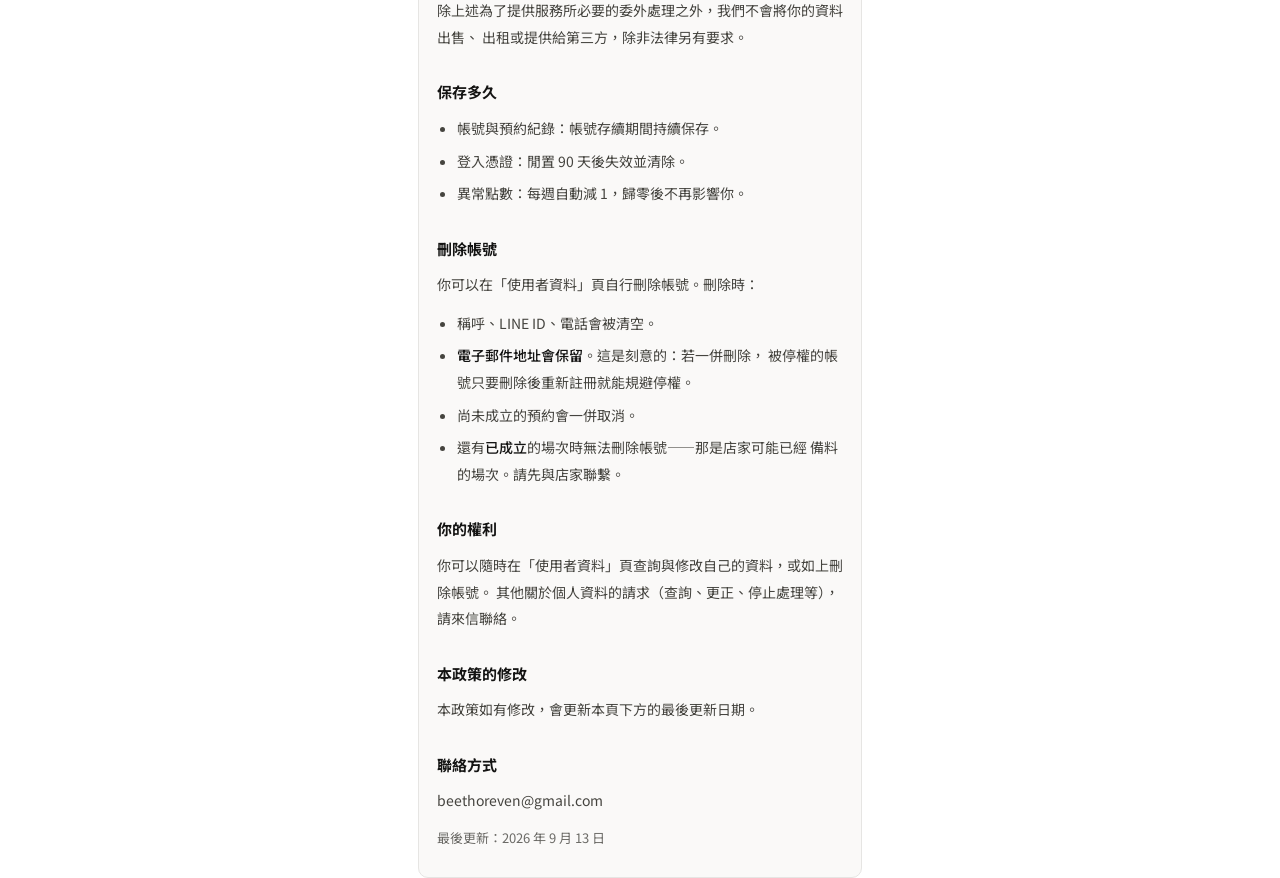
==== commit 57d1eb66: "把 main 合進來：「預定」一律改成「預訂」 衝突兩處都是 eli 拿掉主持人介面的地方：gm.js 與 gms-dialog.js 在 main 上 有改到字，這裡維持刪除。其餘 23 處自動合併" ====
--- a/privacy.html
+++ b/privacy.html
@@ -3,7 +3,7 @@
 <head>
   <meta charset="utf-8">
   <meta name="viewport" content="width=device-width, initial-scale=1, viewport-fit=cover">
-  <title>隱私權政策 — 步經徑</title>
+  <title>隱私權政策 — eli的豪門驚情系列</title>
   <link rel="icon" type="image/png" href="favicon.png">
 
   <link rel="preconnect" href="https://fonts.googleapis.com">
@@ -21,7 +21,7 @@
   <div class="app">
     <div class="topbar">
       <div class="topbar__brand">
-        <img class="topbar__mark" src="brand-mark.png" alt="" aria-hidden="true">步經徑
+        <img class="topbar__mark" src="brand-mark.png" alt="" aria-hidden="true">eli的豪門驚情系列
       </div>
     </div>
 
@@ -33,7 +33,7 @@
       <div class="section">
         <div class="card card--flat doc">
           <h2>這份政策適用於哪裡</h2>
-          <p>本政策說明步經徑的場次預約系統（以下稱「本系統」）如何處理你的個人資料。
+          <p>本政策說明eli的豪門驚情系列的場次預約系統（以下稱「本系統」）如何處理你的個人資料。
              你在本系統建立帳號、預約場次時，適用本政策。</p>
 
           <h2>我們收集哪些資料</h2>
--- a/style.css
+++ b/style.css
@@ -1,40 +1,61 @@
 /*
  * 設計 token 與共用元件樣式。
  *
- * 配色來自設計稿定案的方向：深色底 + 黃銅色點綴（C 的結構 + B 的配色）。
+ * 這家店是**淺色 only**（2026-09-11 定案）。色值取樣自《豪門驚情系列》
+ * 的 Notion 站，主彩是深棕；步經徑那份深底黃銅換了一個底重新打光——
+ * 同一個色系家族，明暗翻過來。
+ *
+ * 沒有 prefers-color-scheme 分支，是刻意的：雙主題要每個顏色兩套、
+ * color-scheme 跟著切、陰影也要兩套，而這裡要的是換底不是加一個模式。
+ *
  * 所有顏色一律走這裡的變數，不要在別處寫死色碼——之後要調色只改這一區。
  */
 
 :root {
-  --bg: #14120f;
-  --surface: #1e1b17;      /* 卡片、彈起的區塊 */
-  --surface-2: #1a1713;    /* 輸入框等比背景略亮一階的表面 */
-  --border: #332d24;
-  --border-soft: #2a251e;
-
-  --ink: #ede8e0;
-  --ink-soft: #a79c8e;
-  --ink-faint: #8a8177;
-  --ink-disabled: #5c564c;
-
-  --accent: #c8975a;
-  --accent-soft: #2a2318;  /* 標籤底色 */
-  --on-accent: #14120f;
-
-  --danger: #d9705a;
-  --danger-soft: #2e1c17;
+  --bg: #ffffff;
+  --surface: #ffffff;      /* 卡片、彈起的區塊 */
+  --surface-2: #faf9f8;    /* 輸入框等比背景略暗一階的表面 */
+  --border: #e6e5e3;
+  --border-soft: #f1f0ee;
+
+  /* ★ 2026-09-14 整組壓深一階。原本那組（#2c2c2b / #6b6a67 / #9b9a97 /
+     #c4c3c0）是從取樣站量來的，但那個站的版面留白多、字級大；搬到這個
+     介面上——資訊密度高、字級 13~14px——在純白底上就顯得太淡。
+     深色底那版可以靠對比撐住，白底沒有這個餘裕。 */
+  --ink: #141413;          /* 內文。近黑，不是純黑：純黑在白底上邊緣會刺 */
+  --ink-soft: #45443f;     /* 次要說明 */
+  --ink-faint: #6b6a66;    /* 提示、未選中的頁籤 */
+  --ink-disabled: #a3a29e; /* 停用 */
+
+  /* 深棕。--on-accent 是「放在 accent 底色上的字」，用淺米——那是取樣站
+     「民國」標籤的配色翻過來（原本淺米底深棕字），對比 6.0 : 1。
+     ★ 淺米字只能出現在深色底上：放在白底只有 1.3 : 1，等於看不見。
+       所以有色文字一律用 --accent，不要用 --on-accent。 */
+  --accent: #655121;
+  --accent-soft: rgba(33, 27, 23, .05);   /* 極淡的灰，不是棕 */
+  --on-accent: #f2e3b7;
+
+  --danger: #cf5148;
+  --danger-soft: rgba(207, 81, 72, .08);
+
+  /* 小標籤：灰底紅字。取樣站上最有辨識度的元素就是這個配色（日期與
+     地點標籤），所以標籤獨立成一組 token，不跟 accent 共用——之後調
+     主彩不會連帶把標籤也改掉。 */
+  --tag: #cf5148;
+  --tag-soft: rgba(33, 27, 23, .05);
 
   --radius: 10px;
   --radius-sm: 6px;
   --pad: 18px;
 
-  /* 告訴瀏覽器這一頁是深色的，讓它用深色版本畫「原生控制項」——
+  /* 告訴瀏覽器這一頁是淺色的，讓它用淺色版本畫「原生控制項」——
      數字欄位的上下箭頭、日期欄位的月曆圖示與跳出來的月曆面板、
      捲軸。這些是瀏覽器自己畫的，CSS 碰不到：
      ::-webkit-inner-spin-button 之類的偽元素不吃 color，硬改只能
-     整個藏起來。不設這一行的話它們一律照淺色模式畫，在深底上就是
-     白色方塊配深色箭頭，跟整個介面打架。 */
-  color-scheme: dark;
+     整個藏起來。
+     ★ 這一行漏掉的話症狀特別難查：白底介面上會跳出**深色的月曆面板**
+       與深色捲軸，而你翻遍 CSS 都找不到是哪一條造成的。 */
+  color-scheme: light;
 }
 
 * { box-sizing: border-box; }
@@ -51,7 +72,7 @@
 }
 
 a { color: var(--accent); }
-a:hover { color: #e0b478; }
+a:hover { color: #4a3b18; }   /* accent 壓深一階。白底上往亮走＝對比變差 */
 
 /* ── 版面 ───────────────────────────────────────────────── */
 
@@ -170,7 +191,7 @@
 
 select:disabled, input:disabled, textarea:disabled {
   color: var(--ink-disabled);
-  background: #17140f;
+  background: #f4f3f1;
   cursor: not-allowed;
 }
 
@@ -206,7 +227,7 @@
 }
 
 .btn--primary { background: var(--accent); color: var(--on-accent); }
-.btn--primary:disabled { background: #4a4034; color: var(--ink-disabled); cursor: not-allowed; }
+.btn--primary:disabled { background: #e8e7e4; color: var(--ink-disabled); cursor: not-allowed; }
 
 .btn--ghost {
   background: transparent;
@@ -227,8 +248,8 @@
   gap: 6px;
   font-size: 13px;
   font-weight: 500;
-  color: var(--accent);
-  background: var(--accent-soft);
+  color: var(--tag);
+  background: var(--tag-soft);
   padding: 6px 13px;
   border-radius: var(--radius-sm);
 }
@@ -272,7 +293,13 @@
   white-space: nowrap;
 }
 
-.tab--active { color: var(--accent); border-bottom-color: var(--accent); }
+/* 選中的頁籤用純黑，不是 accent。
+   ★ 這是這份配色裡唯一的純黑（案主指定）：頁籤是「我現在在哪」的唯一
+     指示，它必須是整頁最重的字；用 accent（棕）的話它跟旁邊的標籤、
+     連結同一個重量，掃過去分不出哪個是選中的。
+     底線維持 accent —— 顏色與粗細各自表達一件事，兩個都改成黑會讓那
+     一條線看起來像分隔線而不是指標。 */
+.tab--active { color: #000; border-bottom-color: var(--accent); }
 
 /* ── 狀態訊息 ───────────────────────────────────────────── */
 
@@ -305,7 +332,7 @@
   border-radius: var(--radius);
   padding: 13px 18px;
   font-size: 14px;
-  box-shadow: 0 8px 24px rgba(0, 0, 0, 0.4);
+  box-shadow: 0 8px 24px rgba(28, 25, 23, 0.10);
   animation: toast-in 0.18s ease-out;
 }
 
@@ -321,7 +348,7 @@
 .modal-layer {
   position: fixed;
   inset: 0;
-  background: rgba(0, 0, 0, 0.6);
+  background: rgba(28, 25, 23, 0.35);
   display: flex;
   align-items: center;
   justify-content: center;
@@ -402,13 +429,13 @@
   text-decoration: underline;
   text-underline-offset: 2px;
 }
-.linklike:hover { color: #e0b478; }
+.linklike:hover { color: #4a3b18; }
 
 .status-chip {
   font-size: 12px;
   font-weight: 500;
-  color: var(--accent);
-  background: var(--accent-soft);
+  color: var(--tag);
+  background: var(--tag-soft);
   padding: 5px 10px;
   border-radius: var(--radius-sm);
   white-space: nowrap;
@@ -526,8 +553,8 @@
 /* 最後一個單位（分）的右邊距會讓整排比上面那排短 2px，切齊時看得出來 */
 .dt-row .dt-unit:last-child { margin-right: 0; }
 
-/* 頂欄的品牌圖。原本是一個 20px 的勾勾 SVG，改成圖檔之後尺寸給大一點：
-   那是四個字排成 2×2，20px 會糊成一團。 */
+/* 頂欄的品牌圖。26px 而不是 20px：來源圖有細節（冰淇淋＋雲），
+   再小會糊成一團。 */
 .topbar__mark {
   width: 26px;
   height: 26px;
@@ -571,7 +598,7 @@
   background: var(--surface);
   border: 1px solid var(--border);
   border-radius: var(--radius);
-  box-shadow: 0 8px 24px rgba(0, 0, 0, 0.45);
+  box-shadow: 0 8px 24px rgba(28, 25, 23, 0.10);
 }
 
 .search-hit {
@@ -633,7 +660,7 @@
   background: var(--surface);
   border: 1px solid var(--border);
   border-radius: var(--radius);
-  box-shadow: 0 8px 24px rgba(0, 0, 0, 0.45);
+  box-shadow: 0 8px 24px rgba(28, 25, 23, 0.10);
   overflow: hidden;
 }
 
@@ -683,11 +710,7 @@
 /* 破壞性動作的按鈕。紅底白字——它跟旁邊那顆「編輯」的後果不是同一個
    量級，長得一樣會被順手按到。 */
 .btn--danger { background: var(--danger); color: #fff; }
-.btn--danger:disabled { background: #4a3330; color: var(--ink-disabled); cursor: not-allowed; }
-
-/* 沒勾選的星期整列淡掉。用 class 而不是重繪，切換時旁邊正在編輯的
-   時段輸入框才不會被卸下來（見 admin.js 的 renderWeekday）。 */
-.row.is-off { opacity: .45; }
+.btn--danger:disabled { background: #f4f3f1; color: var(--ink-disabled); cursor: not-allowed; }
 
 /* 時間輸入有兩組（自由輸入／店家設定的時段），同時只出現一組。
    兩組共用同一個寬度，切換時整排不會跳動。 */
@@ -729,7 +752,7 @@
   background: var(--surface);
   border: 1px solid var(--border);
   border-radius: var(--radius);
-  box-shadow: 0 12px 32px rgba(0, 0, 0, .45);
+  box-shadow: 0 12px 32px rgba(28, 25, 23, .12);
 }
 
 .cal__head {
@@ -792,12 +815,6 @@
 /* 特定日期：兩行。日期＋開放與否＋移除在上，時段在下。
    四個擠一行時「開放／不開放」會被壓到只剩箭頭，而那一格正是這一列
    在講的事（見 admin.js 的 renderException）。 */
-.exc { display: flex; flex-direction: column; gap: 6px; }
-.exc + .exc { margin-top: 10px; }
-.exc__mode { flex: 0 0 116px; }
-.exc__mode select { padding-right: 32px; }
-.exc__remove { flex: 0 0 auto; }
-.exc__times input { width: 100%; }
 
 /* ── Google 登入按鈕的白框 ─────────────────────────────────
    使用者已經登入 Google 時，GSI 會改用「個人化按鈕」（顯示頭像與信箱），
@@ -874,4 +891,6 @@
   color: var(--danger);
   white-space: nowrap;
 }
-.status-chip--warn { color: var(--danger); background: var(--danger-soft); }
+/* 「異常停權」比「停用」高一級：前者是系統自動判定的，後者是管理員手動
+   關掉的。兩個都用灰底紅字的話長得一模一樣，看不出哪個是系統停的。 */
+.status-chip--warn { color: #fff; background: var(--danger); }
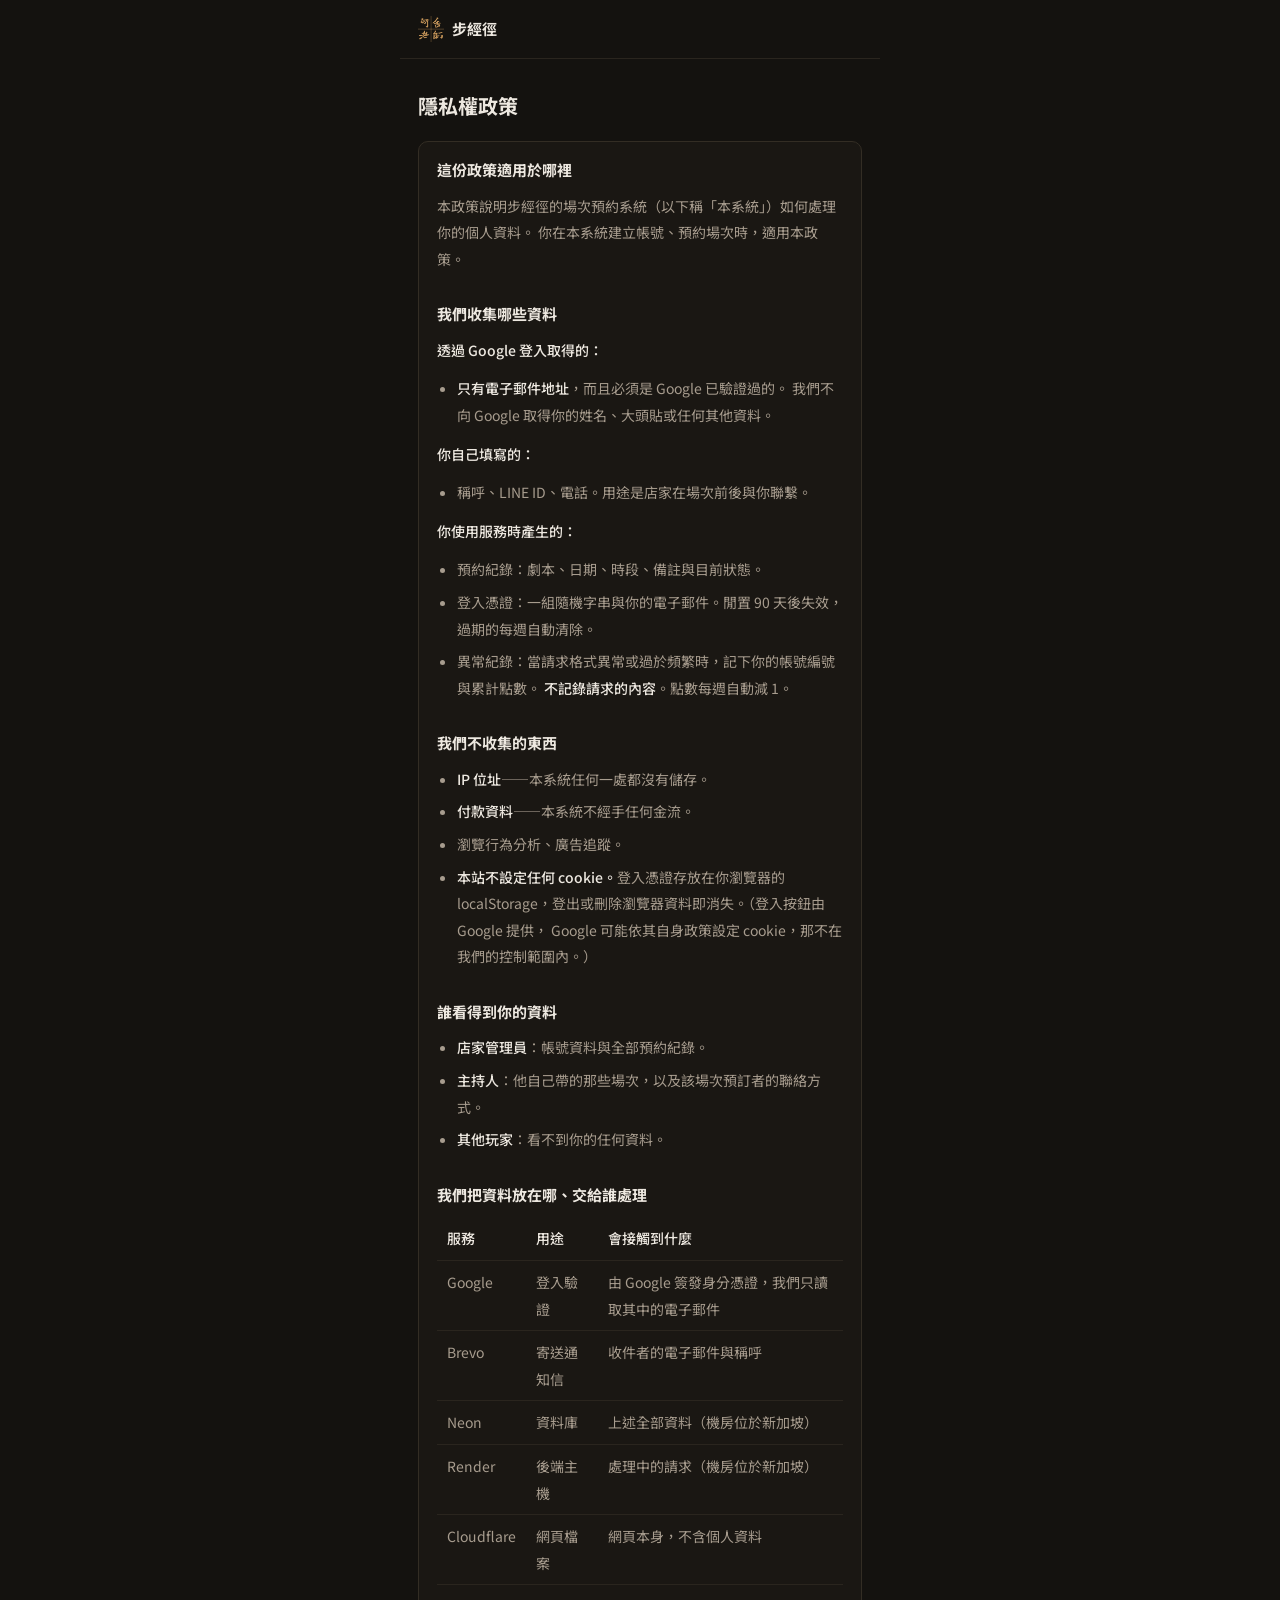
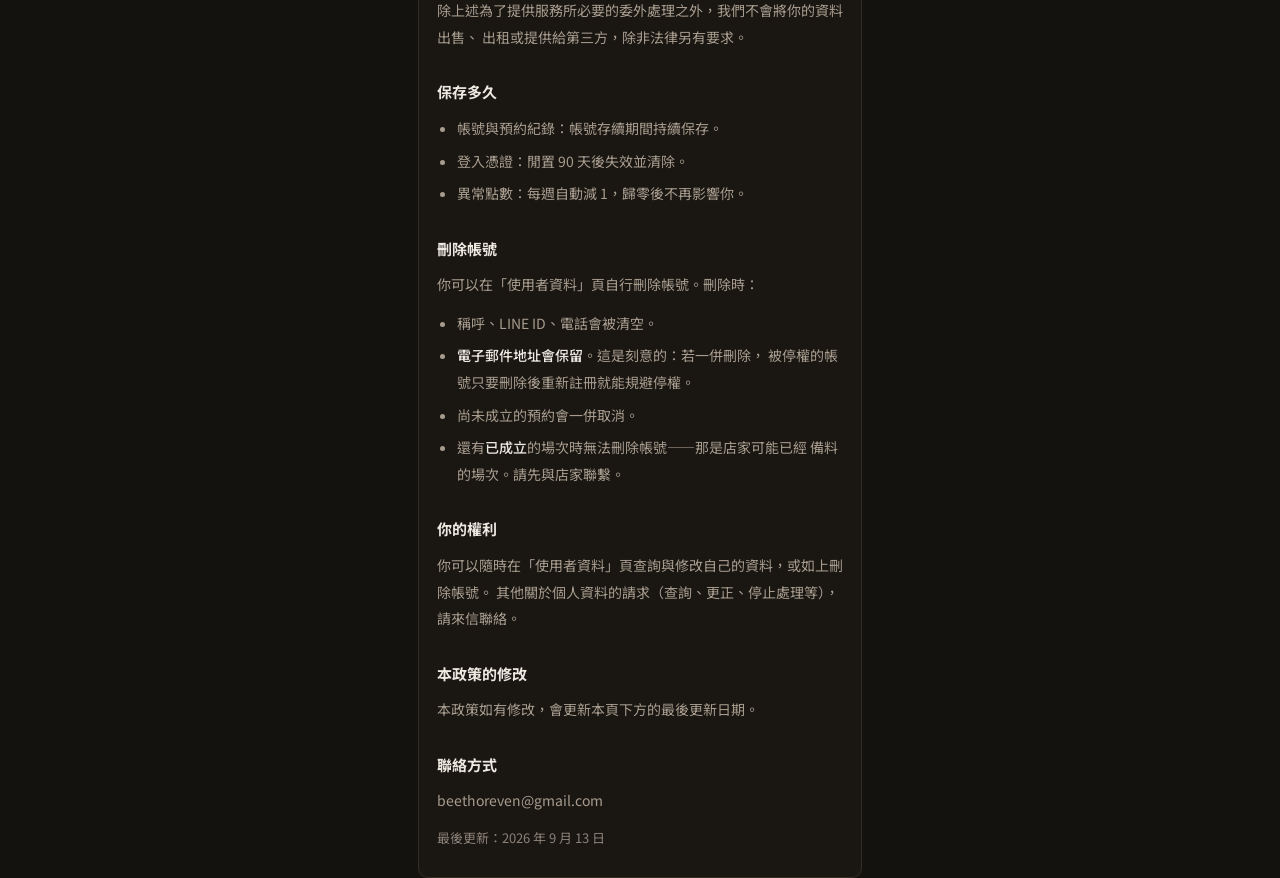
==== commit 3704fd58: "tutor-arthur：正式上線版，從 eli 分出來、品牌換回步經徑 功能組態跟 eli 一樣（deposit=off、gm_mode=single、schedule_mode=negative、" ====
--- a/privacy.html
+++ b/privacy.html
@@ -3,7 +3,7 @@
 <head>
   <meta charset="utf-8">
   <meta name="viewport" content="width=device-width, initial-scale=1, viewport-fit=cover">
-  <title>隱私權政策 — eli的豪門驚情系列</title>
+  <title>隱私權政策 — 步經徑</title>
   <link rel="icon" type="image/png" href="favicon.png">
 
   <link rel="preconnect" href="https://fonts.googleapis.com">
@@ -21,7 +21,7 @@
   <div class="app">
     <div class="topbar">
       <div class="topbar__brand">
-        <img class="topbar__mark" src="brand-mark.png" alt="" aria-hidden="true">eli的豪門驚情系列
+        <img class="topbar__mark" src="brand-mark.png" alt="" aria-hidden="true">步經徑
       </div>
     </div>
 
@@ -33,7 +33,7 @@
       <div class="section">
         <div class="card card--flat doc">
           <h2>這份政策適用於哪裡</h2>
-          <p>本政策說明eli的豪門驚情系列的場次預約系統（以下稱「本系統」）如何處理你的個人資料。
+          <p>本政策說明步經徑的場次預約系統（以下稱「本系統」）如何處理你的個人資料。
              你在本系統建立帳號、預約場次時，適用本政策。</p>
 
           <h2>我們收集哪些資料</h2>
--- a/style.css
+++ b/style.css
@@ -1,61 +1,53 @@
 /*
  * 設計 token 與共用元件樣式。
  *
- * 這家店是**淺色 only**（2026-09-11 定案）。色值取樣自《豪門驚情系列》
- * 的 Notion 站，主彩是深棕；步經徑那份深底黃銅換了一個底重新打光——
- * 同一個色系家族，明暗翻過來。
- *
- * 沒有 prefers-color-scheme 分支，是刻意的：雙主題要每個顏色兩套、
- * color-scheme 跟著切、陰影也要兩套，而這裡要的是換底不是加一個模式。
- *
+ * 配色來自設計稿定案的方向：深色底 + 黃銅色點綴（C 的結構 + B 的配色）。
  * 所有顏色一律走這裡的變數，不要在別處寫死色碼——之後要調色只改這一區。
  */
 
 :root {
-  --bg: #ffffff;
-  --surface: #ffffff;      /* 卡片、彈起的區塊 */
-  --surface-2: #faf9f8;    /* 輸入框等比背景略暗一階的表面 */
-  --border: #e6e5e3;
-  --border-soft: #f1f0ee;
-
-  /* ★ 2026-09-14 整組壓深一階。原本那組（#2c2c2b / #6b6a67 / #9b9a97 /
-     #c4c3c0）是從取樣站量來的，但那個站的版面留白多、字級大；搬到這個
-     介面上——資訊密度高、字級 13~14px——在純白底上就顯得太淡。
-     深色底那版可以靠對比撐住，白底沒有這個餘裕。 */
-  --ink: #141413;          /* 內文。近黑，不是純黑：純黑在白底上邊緣會刺 */
-  --ink-soft: #45443f;     /* 次要說明 */
-  --ink-faint: #6b6a66;    /* 提示、未選中的頁籤 */
-  --ink-disabled: #a3a29e; /* 停用 */
-
-  /* 深棕。--on-accent 是「放在 accent 底色上的字」，用淺米——那是取樣站
-     「民國」標籤的配色翻過來（原本淺米底深棕字），對比 6.0 : 1。
-     ★ 淺米字只能出現在深色底上：放在白底只有 1.3 : 1，等於看不見。
-       所以有色文字一律用 --accent，不要用 --on-accent。 */
-  --accent: #655121;
-  --accent-soft: rgba(33, 27, 23, .05);   /* 極淡的灰，不是棕 */
-  --on-accent: #f2e3b7;
-
-  --danger: #cf5148;
-  --danger-soft: rgba(207, 81, 72, .08);
-
-  /* 小標籤：灰底紅字。取樣站上最有辨識度的元素就是這個配色（日期與
-     地點標籤），所以標籤獨立成一組 token，不跟 accent 共用——之後調
-     主彩不會連帶把標籤也改掉。 */
-  --tag: #cf5148;
-  --tag-soft: rgba(33, 27, 23, .05);
+  --bg: #14120f;
+  --surface: #1e1b17;      /* 卡片、彈起的區塊 */
+  --surface-2: #1a1713;    /* 輸入框等比背景略亮一階的表面 */
+  --border: #332d24;
+  --border-soft: #2a251e;
+
+  --ink: #ede8e0;
+  --ink-soft: #a79c8e;
+  --ink-faint: #8a8177;
+  --ink-disabled: #5c564c;
+
+  --accent: #c8975a;
+  --accent-soft: #2a2318;  /* 標籤底色 */
+  --on-accent: #14120f;
+
+  --danger: #d9705a;
+  --danger-soft: #2e1c17;
+
+  /* 預訂行事曆上那排點的顏色。一個狀態一個顏色，圖例就印在日曆上方，
+     所以這四個值改了要記得那一列講的也跟著變。 */
+  --dot-wait: #e0b341;     /* 等待主持人確認 */
+  --dot-deposit: #d9705a;  /* 等待支付訂金 */
+  --dot-booked: #6aa3d8;   /* 預約成立 */
+  --dot-ended: #6f675d;    /* 已結束 */
+
+  /* 忙碌日那一格：底色比背景亮一階，再加一圈外框。
+     ★ 只靠底色的話幾乎看不出來（案主 2026-09-18：「框框超不清楚」），所以
+       外框用白色、2px，一眼就看得到。 */
+  --busy-bg: #2b2620;
+  --busy-ring: #ffffff;
 
   --radius: 10px;
   --radius-sm: 6px;
   --pad: 18px;
 
-  /* 告訴瀏覽器這一頁是淺色的，讓它用淺色版本畫「原生控制項」——
+  /* 告訴瀏覽器這一頁是深色的，讓它用深色版本畫「原生控制項」——
      數字欄位的上下箭頭、日期欄位的月曆圖示與跳出來的月曆面板、
      捲軸。這些是瀏覽器自己畫的，CSS 碰不到：
      ::-webkit-inner-spin-button 之類的偽元素不吃 color，硬改只能
-     整個藏起來。
-     ★ 這一行漏掉的話症狀特別難查：白底介面上會跳出**深色的月曆面板**
-       與深色捲軸，而你翻遍 CSS 都找不到是哪一條造成的。 */
-  color-scheme: light;
+     整個藏起來。不設這一行的話它們一律照淺色模式畫，在深底上就是
+     白色方塊配深色箭頭，跟整個介面打架。 */
+  color-scheme: dark;
 }
 
 * { box-sizing: border-box; }
@@ -72,7 +64,7 @@
 }
 
 a { color: var(--accent); }
-a:hover { color: #4a3b18; }   /* accent 壓深一階。白底上往亮走＝對比變差 */
+a:hover { color: #e0b478; }
 
 /* ── 版面 ───────────────────────────────────────────────── */
 
@@ -191,7 +183,7 @@
 
 select:disabled, input:disabled, textarea:disabled {
   color: var(--ink-disabled);
-  background: #f4f3f1;
+  background: #17140f;
   cursor: not-allowed;
 }
 
@@ -227,7 +219,7 @@
 }
 
 .btn--primary { background: var(--accent); color: var(--on-accent); }
-.btn--primary:disabled { background: #e8e7e4; color: var(--ink-disabled); cursor: not-allowed; }
+.btn--primary:disabled { background: #4a4034; color: var(--ink-disabled); cursor: not-allowed; }
 
 .btn--ghost {
   background: transparent;
@@ -248,8 +240,8 @@
   gap: 6px;
   font-size: 13px;
   font-weight: 500;
-  color: var(--tag);
-  background: var(--tag-soft);
+  color: var(--accent);
+  background: var(--accent-soft);
   padding: 6px 13px;
   border-radius: var(--radius-sm);
 }
@@ -293,13 +285,7 @@
   white-space: nowrap;
 }
 
-/* 選中的頁籤用純黑，不是 accent。
-   ★ 這是這份配色裡唯一的純黑（案主指定）：頁籤是「我現在在哪」的唯一
-     指示，它必須是整頁最重的字；用 accent（棕）的話它跟旁邊的標籤、
-     連結同一個重量，掃過去分不出哪個是選中的。
-     底線維持 accent —— 顏色與粗細各自表達一件事，兩個都改成黑會讓那
-     一條線看起來像分隔線而不是指標。 */
-.tab--active { color: #000; border-bottom-color: var(--accent); }
+.tab--active { color: var(--accent); border-bottom-color: var(--accent); }
 
 /* ── 狀態訊息 ───────────────────────────────────────────── */
 
@@ -332,7 +318,7 @@
   border-radius: var(--radius);
   padding: 13px 18px;
   font-size: 14px;
-  box-shadow: 0 8px 24px rgba(28, 25, 23, 0.10);
+  box-shadow: 0 8px 24px rgba(0, 0, 0, 0.4);
   animation: toast-in 0.18s ease-out;
 }
 
@@ -348,7 +334,7 @@
 .modal-layer {
   position: fixed;
   inset: 0;
-  background: rgba(28, 25, 23, 0.35);
+  background: rgba(0, 0, 0, 0.6);
   display: flex;
   align-items: center;
   justify-content: center;
@@ -429,13 +415,13 @@
   text-decoration: underline;
   text-underline-offset: 2px;
 }
-.linklike:hover { color: #4a3b18; }
+.linklike:hover { color: #e0b478; }
 
 .status-chip {
   font-size: 12px;
   font-weight: 500;
-  color: var(--tag);
-  background: var(--tag-soft);
+  color: var(--accent);
+  background: var(--accent-soft);
   padding: 5px 10px;
   border-radius: var(--radius-sm);
   white-space: nowrap;
@@ -553,8 +539,8 @@
 /* 最後一個單位（分）的右邊距會讓整排比上面那排短 2px，切齊時看得出來 */
 .dt-row .dt-unit:last-child { margin-right: 0; }
 
-/* 頂欄的品牌圖。26px 而不是 20px：來源圖有細節（冰淇淋＋雲），
-   再小會糊成一團。 */
+/* 頂欄的品牌圖。原本是一個 20px 的勾勾 SVG，改成圖檔之後尺寸給大一點：
+   那是四個字排成 2×2，20px 會糊成一團。 */
 .topbar__mark {
   width: 26px;
   height: 26px;
@@ -598,7 +584,7 @@
   background: var(--surface);
   border: 1px solid var(--border);
   border-radius: var(--radius);
-  box-shadow: 0 8px 24px rgba(28, 25, 23, 0.10);
+  box-shadow: 0 8px 24px rgba(0, 0, 0, 0.45);
 }
 
 .search-hit {
@@ -660,7 +646,7 @@
   background: var(--surface);
   border: 1px solid var(--border);
   border-radius: var(--radius);
-  box-shadow: 0 8px 24px rgba(28, 25, 23, 0.10);
+  box-shadow: 0 8px 24px rgba(0, 0, 0, 0.45);
   overflow: hidden;
 }
 
@@ -710,7 +696,7 @@
 /* 破壞性動作的按鈕。紅底白字——它跟旁邊那顆「編輯」的後果不是同一個
    量級，長得一樣會被順手按到。 */
 .btn--danger { background: var(--danger); color: #fff; }
-.btn--danger:disabled { background: #f4f3f1; color: var(--ink-disabled); cursor: not-allowed; }
+.btn--danger:disabled { background: #4a3330; color: var(--ink-disabled); cursor: not-allowed; }
 
 /* 時間輸入有兩組（自由輸入／店家設定的時段），同時只出現一組。
    兩組共用同一個寬度，切換時整排不會跳動。 */
@@ -752,7 +738,7 @@
   background: var(--surface);
   border: 1px solid var(--border);
   border-radius: var(--radius);
-  box-shadow: 0 12px 32px rgba(28, 25, 23, .12);
+  box-shadow: 0 12px 32px rgba(0, 0, 0, .45);
 }
 
 .cal__head {
@@ -891,6 +877,85 @@
   color: var(--danger);
   white-space: nowrap;
 }
-/* 「異常停權」比「停用」高一級：前者是系統自動判定的，後者是管理員手動
-   關掉的。兩個都用灰底紅字的話長得一模一樣，看不出哪個是系統停的。 */
-.status-chip--warn { color: #fff; background: var(--danger); }
+.status-chip--warn { color: var(--danger); background: var(--danger-soft); }
+
+/* ── 預訂行事曆 ─────────────────────────────────────────────── */
+
+/* 格子裡是「日期 + 底下一排點」，所以改成上下排。
+   沒有點的日子不會多出空白：marks 不存在時這一格就只有數字。 */
+.cal__day--mark {
+  display: flex;
+  flex-direction: column;
+  align-items: center;
+  justify-content: center;
+  gap: 3px;
+  line-height: 1.1;
+}
+.cal__day-num { font-size: 15px; }
+
+/* 一場一個點，依開始時間由左往右。
+   ★ 四場以上改畫一條線（見 js/mycalendar.js 的 MAX_DOTS）：一格在 320px
+     的手機上只有約 39px 寬，第 5 個點就擠出去了。線用文字色而不是某個
+     狀態色——它說的是「這天很滿」，不是某一種狀態。 */
+.cal-marks { display: flex; align-items: center; gap: 3px; height: 6px; }
+.cal-dot { display: inline-block; width: 6px; height: 6px; border-radius: 50%; }
+.cal-line { display: inline-block; width: 22px; height: 3px; border-radius: 2px; background: var(--ink); }
+/* 選起來的那一格底色是 accent，線要換成對比色才看得見。 */
+.cal__day.is-selected .cal-line { background: var(--on-accent); }
+/* 同理，點畫在 accent 底色上時，黃點會跟底色糊在一起——描一圈深色邊，
+   四種顏色在選起來的那一格上就都還分得出來。 */
+.cal__day.is-selected .cal-dot { box-shadow: 0 0 0 1px var(--on-accent); }
+
+.cal-dot--gm_confirm { background: var(--dot-wait); }
+.cal-dot--gm_reviewed { background: var(--dot-deposit); }
+.cal-dot--booked { background: var(--dot-booked); }
+.cal-dot--ended { background: var(--dot-ended); }
+
+/* 指定行事曆用的是主持人視角的分類，不是整筆的狀態：待確認＝還在等他自己
+   按確認、已確認＝他按過了（不管整筆走到哪一步）。顏色沿用同一組 token，
+   所以兩份行事曆上「黃＝還要動作、藍＝定了、灰＝過去了」是同一件事。 */
+/* 忙碌日：整格塗灰，再加一圈內框。
+   ★ 內框不是裝飾：選中的那一格底色會換成 accent，只靠底色的話，
+     「我現在選的這天是不是忙碌日」就看不出來了。 */
+.cal__day.is-busy { background: var(--busy-bg); box-shadow: inset 0 0 0 2px var(--busy-ring); }
+/* ★ 選中又是忙碌日的那一格要自己寫一條。少了它，底色會吃 is-busy 的灰、
+   文字色卻還是 is-selected 的深色——深色字配深色底，數字整個看不見
+   （2026-09-18 實測抓到）。選中仍然以 accent 為主，忙碌靠上面那圈內框表達。 */
+.cal__day.is-busy.is-selected {
+  background: var(--accent);
+  color: var(--on-accent);
+  /* 選中的那一格底色是 accent，白框在上面會糊掉，改用那一格的字色畫框——
+     「我選的這天是不是忙碌日」選中時也要看得出來。 */
+  box-shadow: inset 0 0 0 2px var(--on-accent);
+}
+
+.cal-dot--pending { background: var(--dot-wait); }
+.cal-dot--confirmed { background: var(--dot-booked); }
+
+/* 圖例。點只有配上這一列才看得懂，所以它跟日曆是一組的，不是裝飾。 */
+.cal-legend {
+  display: flex;
+  flex-wrap: wrap;
+  gap: 6px 14px;
+  padding-top: 6px;
+  font-size: 12px;
+  color: var(--ink-soft);
+}
+.cal-legend__item { display: inline-flex; align-items: center; gap: 6px; }
+
+/* 日曆下面「直接輸入年月日」那一排。外觀沿用預約畫面的 .dt-row，但不讓它
+   長滿整列：三格撐滿之後，數字之間離得比日曆格子還開，而且那一排右邊之後
+   要放主持人與店家版本的「設定忙碌日」。 */
+.dt-row--jump { padding-top: 10px; }
+/* 三格平常是固定寬，窄螢幕時縮小，讓「設定忙碌日」留在同一排（案主：放在
+   那裡剛好一排滿）。下限是「數字還放得下」：四位數的年約 44px、兩位數約 26px。
+   ★ 不用換行解：一允許換行，瀏覽器會先換行再考慮縮格子，連 390px 的手機
+     按鈕都會掉到下一行（2026-09-18 實測）。 */
+.dt-row--jump input.dt-input { flex: 0 1 76px; width: auto; min-width: 36px; }
+.dt-row--jump input.dt-input--year { flex-basis: 92px; min-width: 48px; }
+/* 按鈕不折行、不被壓縮，靠右放——它是這一排的「動作」，不是第四格輸入。 */
+.dt-row--jump .btn { flex: 0 0 auto; white-space: nowrap; margin-left: auto; }
+
+/* 行事曆的清單裡每一項最後一行是狀態：同一天混著各種狀態，
+   沒有這一行就分不出哪一筆是哪一種。比其他 meta 亮一階。 */
+.list-item__status { color: var(--ink); }
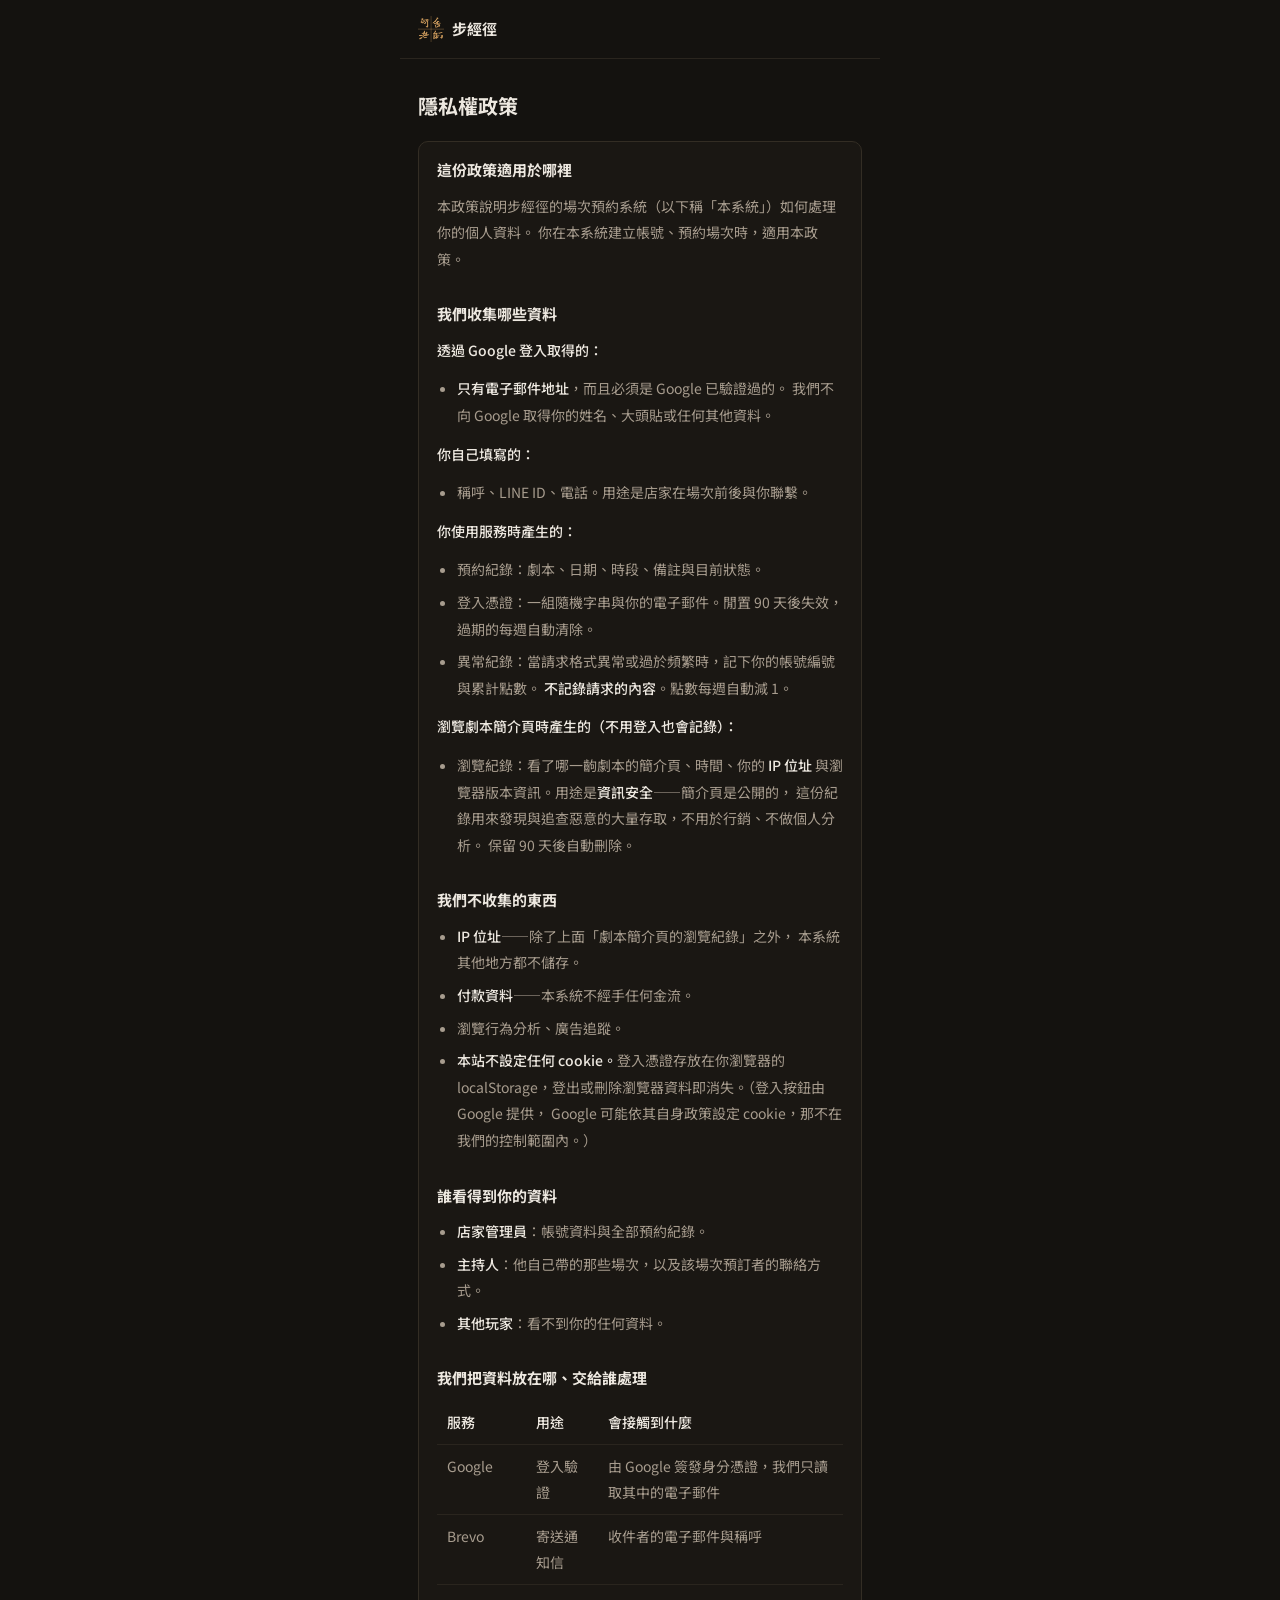
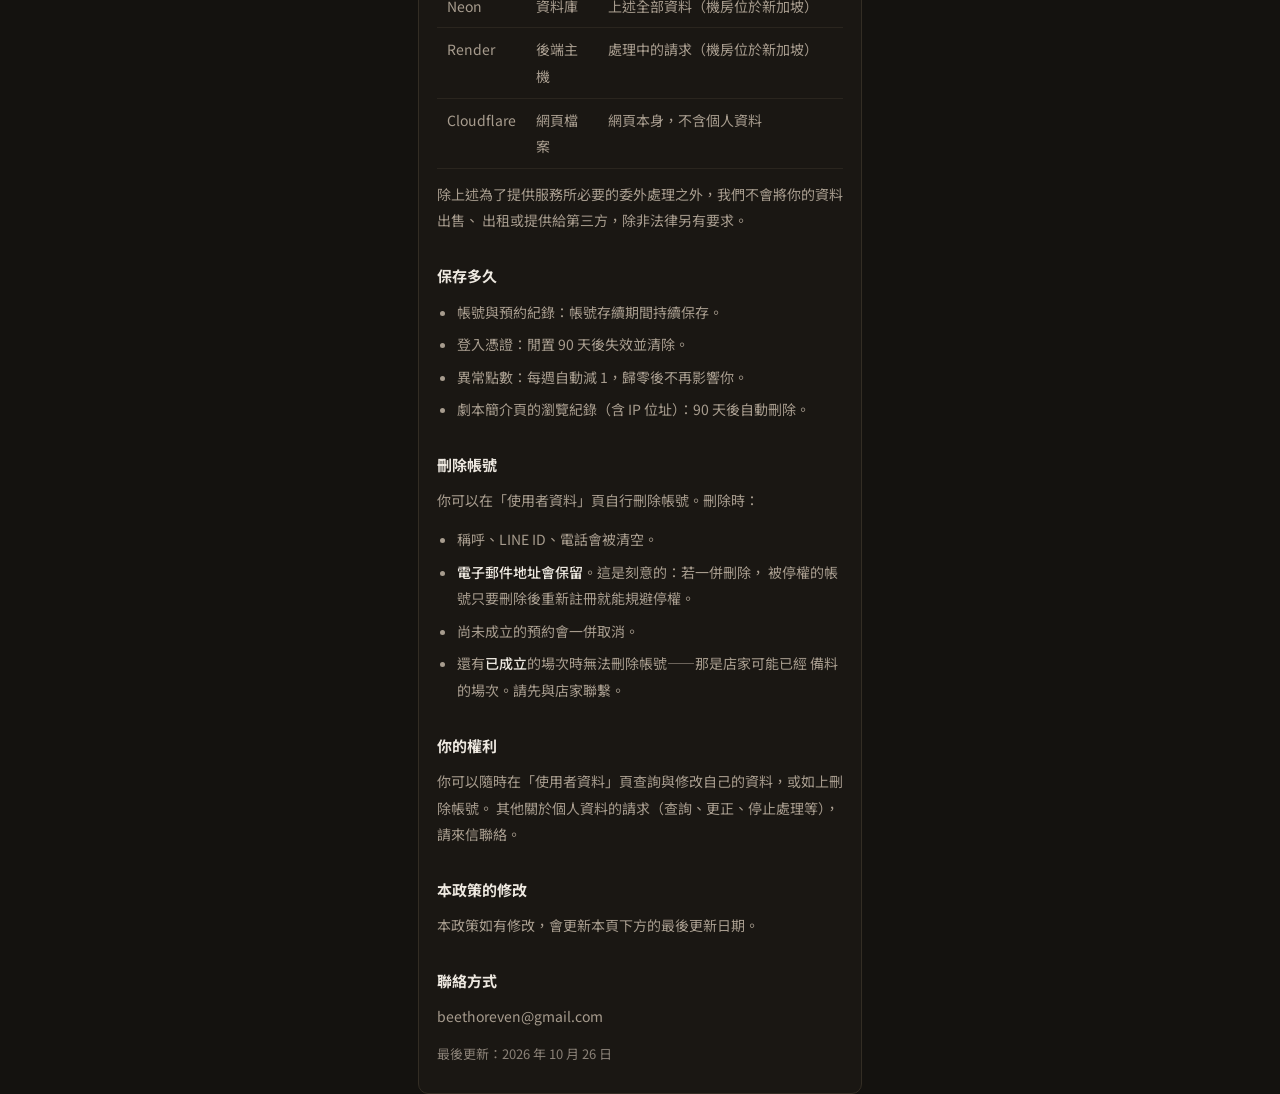
==== commit 454692df: "劇本簡介頁（公開，不用登入）：/mmg/<id> - _redirects：/mmg/* 交給 index.html 畫（其他打錯的網址照樣 404）。   因此首頁、品牌圖、條款連結都改成從根目錄開" ====
--- a/privacy.html
+++ b/privacy.html
@@ -54,10 +54,18 @@
             <li>異常紀錄：當請求格式異常或過於頻繁時，記下你的帳號編號與累計點數。
                 <strong>不記錄請求的內容</strong>。點數每週自動減 1。</li>
           </ul>
+          <p><strong>瀏覽劇本簡介頁時產生的（不用登入也會記錄）：</strong></p>
+          <ul>
+            <li>瀏覽紀錄：看了哪一齣劇本的簡介頁、時間、你的 <strong>IP 位址</strong>
+                與瀏覽器版本資訊。用途是<strong>資訊安全</strong>——簡介頁是公開的，
+                這份紀錄用來發現與追查惡意的大量存取，不用於行銷、不做個人分析。
+                保留 90 天後自動刪除。</li>
+          </ul>
 
           <h2>我們不收集的東西</h2>
           <ul>
-            <li><strong>IP 位址</strong>——本系統任何一處都沒有儲存。</li>
+            <li><strong>IP 位址</strong>——除了上面「劇本簡介頁的瀏覽紀錄」之外，
+                本系統其他地方都不儲存。</li>
             <li><strong>付款資料</strong>——本系統不經手任何金流。</li>
             <li>瀏覽行為分析、廣告追蹤。</li>
             <li><strong>本站不設定任何 cookie。</strong>登入憑證存放在你瀏覽器的
@@ -92,6 +100,7 @@
             <li>帳號與預約紀錄：帳號存續期間持續保存。</li>
             <li>登入憑證：閒置 90 天後失效並清除。</li>
             <li>異常點數：每週自動減 1，歸零後不再影響你。</li>
+            <li>劇本簡介頁的瀏覽紀錄（含 IP 位址）：90 天後自動刪除。</li>
           </ul>
 
           <h2>刪除帳號</h2>
@@ -115,7 +124,7 @@
           <h2>聯絡方式</h2>
           <p>beethoreven@gmail.com</p>
 
-          <p class="doc__updated">最後更新：2026 年 9 月 13 日</p>
+          <p class="doc__updated">最後更新：2026 年 10 月 26 日</p>
         </div>
       </div>
     </div>
--- a/style.css
+++ b/style.css
@@ -698,6 +698,10 @@
 .btn--danger { background: var(--danger); color: #fff; }
 .btn--danger:disabled { background: #4a3330; color: var(--ink-disabled); cursor: not-allowed; }
 
+/* 沒勾選的星期整列淡掉。用 class 而不是重繪，切換時旁邊正在編輯的
+   時段輸入框才不會被卸下來（見 admin.js 的 renderWeekday）。 */
+.row.is-off { opacity: .45; }
+
 /* 時間輸入有兩組（自由輸入／店家設定的時段），同時只出現一組。
    兩組共用同一個寬度，切換時整排不會跳動。 */
 .picker-time { flex: 1 1 0; min-width: 0; display: flex; align-items: center; gap: 6px; }
@@ -801,6 +805,12 @@
 /* 特定日期：兩行。日期＋開放與否＋移除在上，時段在下。
    四個擠一行時「開放／不開放」會被壓到只剩箭頭，而那一格正是這一列
    在講的事（見 admin.js 的 renderException）。 */
+.exc { display: flex; flex-direction: column; gap: 6px; }
+.exc + .exc { margin-top: 10px; }
+.exc__mode { flex: 0 0 116px; }
+.exc__mode select { padding-right: 32px; }
+.exc__remove { flex: 0 0 auto; }
+.exc__times input { width: 100%; }
 
 /* ── Google 登入按鈕的白框 ─────────────────────────────────
    使用者已經登入 Google 時，GSI 會改用「個人化按鈕」（顯示頭像與信箱），
@@ -959,3 +969,37 @@
 /* 行事曆的清單裡每一項最後一行是狀態：同一天混著各種狀態，
    沒有這一行就分不出哪一筆是哪一種。比其他 meta 亮一階。 */
 .list-item__status { color: var(--ink); }
+
+/* ── 劇本簡介頁（/mmg/<id>，見 js/intro.js）──────────────────────
+   公開頁面：沒登入的人也看得到。寬度跟主站一樣受 #app 的寬度限制。 */
+.intro { display: flex; flex-direction: column; gap: 14px; padding: 20px var(--pad) 32px; }
+.intro__title { font-size: 22px; font-weight: 700; line-height: 1.4; margin: 0; }
+/* 封面：照原比例，不裁切（後端已經縮過，這裡只是不讓它超出畫面）。
+   直的圖限制高度，免得手機上一張圖就佔滿好幾個螢幕。 */
+.intro__cover {
+  display: block;
+  max-width: 100%;
+  max-height: 70vh;
+  width: auto;
+  height: auto;
+  object-fit: contain;
+  border-radius: var(--radius);
+  align-self: center;
+}
+.intro__cover--thumb { max-height: 200px; align-self: flex-start; }
+.intro__block { display: flex; flex-direction: column; gap: 6px; }
+/* 簡介是純文字：保留店家打的換行，長網址之類的不換行字串也要能斷行。 */
+.intro__text { white-space: pre-wrap; overflow-wrap: anywhere; line-height: 1.8; color: var(--ink-soft); }
+/* 類型標籤跟時長、售價那一排分開：同樣的形狀、換一個顏色，一眼看得出是兩回事。 */
+.tag--genre { color: var(--ink); background: var(--surface-2); border: 1px solid var(--border); }
+.tag__remove {
+  background: none; border: none; padding: 0 0 0 2px; margin: 0;
+  color: inherit; font: inherit; line-height: 1; cursor: pointer; opacity: .7;
+}
+.tag__remove:hover { opacity: 1; }
+/* 編輯模式下面的預覽，用一條線跟編輯區分開。 */
+.intro-edit__preview { border-top: 1px dashed var(--border); margin-top: 8px; }
+.intro-edit__cover { display: flex; }
+/* 簡介頁的品牌區塊、做成按鈕樣子的連結（編輯簡介頁、回劇本管理）：
+   它們是 <a>，不要連結的底線。 */
+a.topbar__brand--home, a.btn { text-decoration: none; }
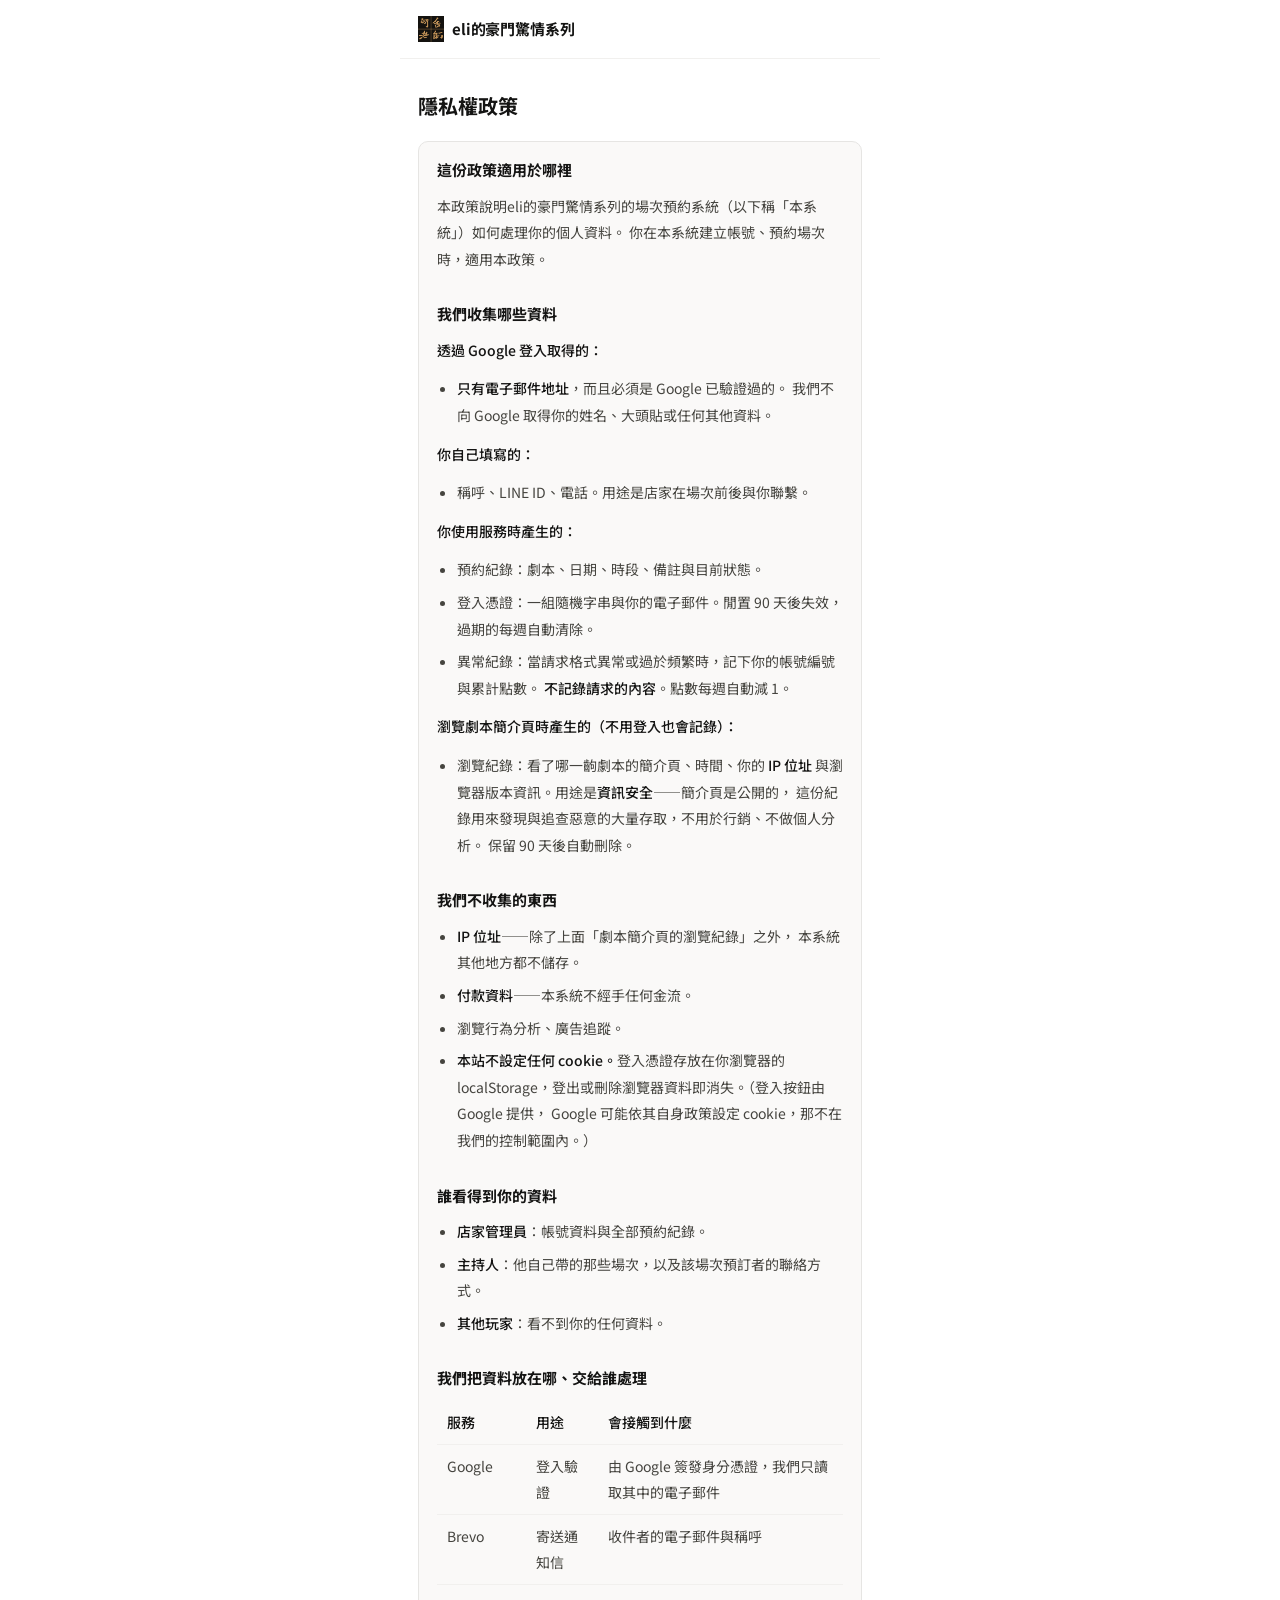
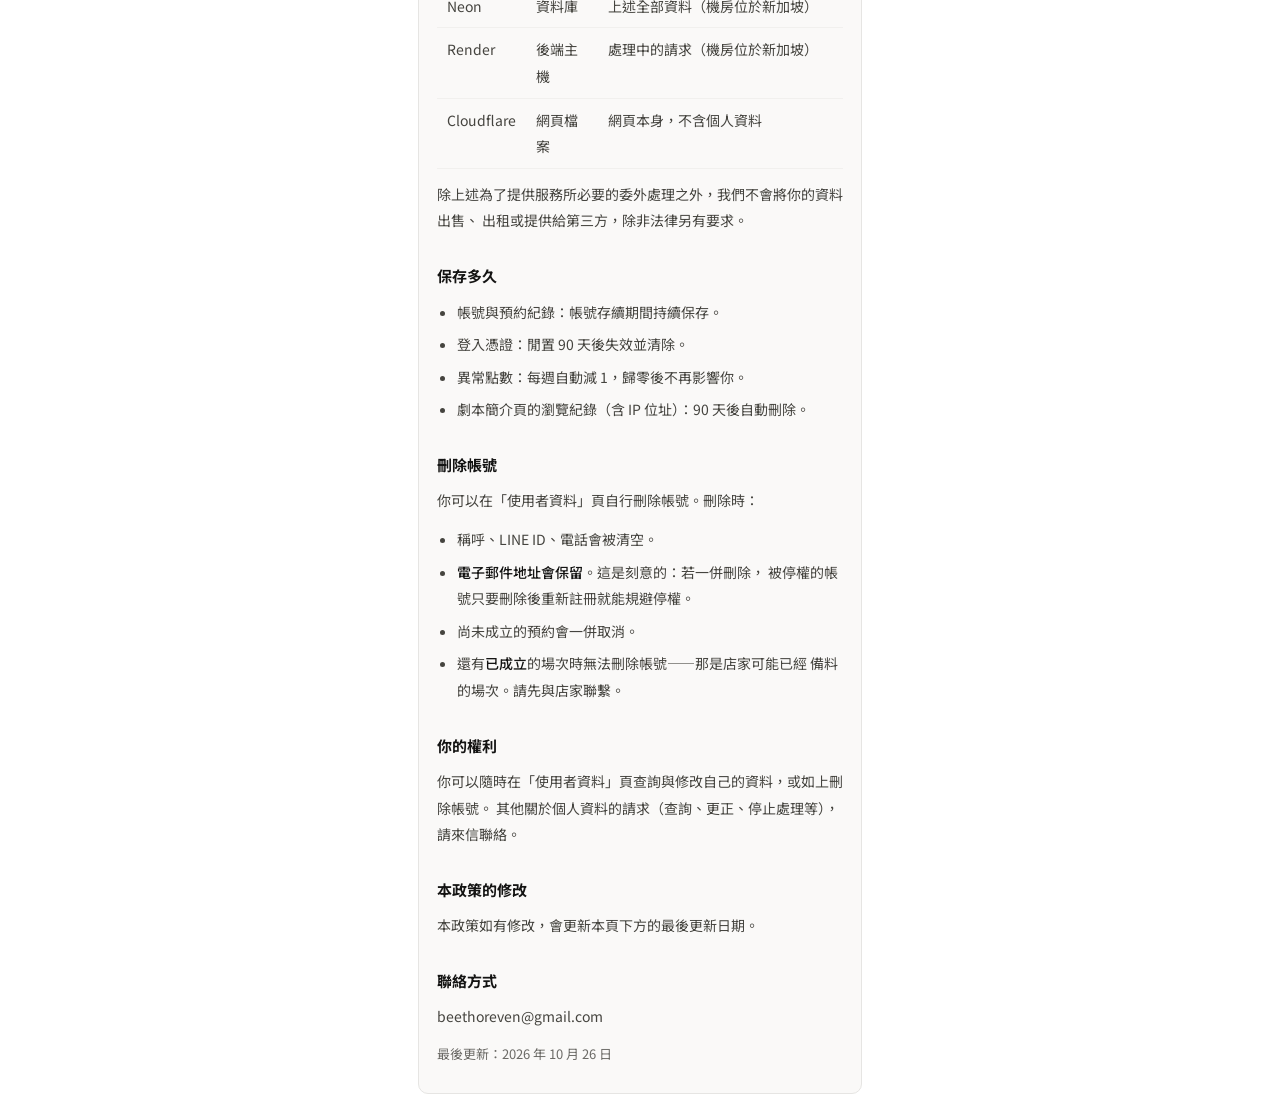
==== commit 1294eb1f: "把 main 合進來：劇本簡介頁 Co-Authored-By: Claude Opus 5.5 <noreply@anthropic.com>  # Conflicts: #	index.html" ====
--- a/privacy.html
+++ b/privacy.html
@@ -3,7 +3,7 @@
 <head>
   <meta charset="utf-8">
   <meta name="viewport" content="width=device-width, initial-scale=1, viewport-fit=cover">
-  <title>隱私權政策 — 步經徑</title>
+  <title>隱私權政策 — eli的豪門驚情系列</title>
   <link rel="icon" type="image/png" href="favicon.png">
 
   <link rel="preconnect" href="https://fonts.googleapis.com">
@@ -21,7 +21,7 @@
   <div class="app">
     <div class="topbar">
       <div class="topbar__brand">
-        <img class="topbar__mark" src="brand-mark.png" alt="" aria-hidden="true">步經徑
+        <img class="topbar__mark" src="brand-mark.png" alt="" aria-hidden="true">eli的豪門驚情系列
       </div>
     </div>
 
@@ -33,7 +33,7 @@
       <div class="section">
         <div class="card card--flat doc">
           <h2>這份政策適用於哪裡</h2>
-          <p>本政策說明步經徑的場次預約系統（以下稱「本系統」）如何處理你的個人資料。
+          <p>本政策說明eli的豪門驚情系列的場次預約系統（以下稱「本系統」）如何處理你的個人資料。
              你在本系統建立帳號、預約場次時，適用本政策。</p>
 
           <h2>我們收集哪些資料</h2>
--- a/style.css
+++ b/style.css
@@ -1,53 +1,81 @@
 /*
  * 設計 token 與共用元件樣式。
  *
- * 配色來自設計稿定案的方向：深色底 + 黃銅色點綴（C 的結構 + B 的配色）。
+ * 這家店是**淺色 only**（2026-09-11 定案）。色值取樣自《豪門驚情系列》
+ * 的 Notion 站，主彩是深棕；步經徑那份深底黃銅換了一個底重新打光——
+ * 同一個色系家族，明暗翻過來。
+ *
+ * 沒有 prefers-color-scheme 分支，是刻意的：雙主題要每個顏色兩套、
+ * color-scheme 跟著切、陰影也要兩套，而這裡要的是換底不是加一個模式。
+ *
  * 所有顏色一律走這裡的變數，不要在別處寫死色碼——之後要調色只改這一區。
  */
 
 :root {
-  --bg: #14120f;
-  --surface: #1e1b17;      /* 卡片、彈起的區塊 */
-  --surface-2: #1a1713;    /* 輸入框等比背景略亮一階的表面 */
-  --border: #332d24;
-  --border-soft: #2a251e;
-
-  --ink: #ede8e0;
-  --ink-soft: #a79c8e;
-  --ink-faint: #8a8177;
-  --ink-disabled: #5c564c;
-
-  --accent: #c8975a;
-  --accent-soft: #2a2318;  /* 標籤底色 */
-  --on-accent: #14120f;
-
-  --danger: #d9705a;
-  --danger-soft: #2e1c17;
-
-  /* 預訂行事曆上那排點的顏色。一個狀態一個顏色，圖例就印在日曆上方，
-     所以這四個值改了要記得那一列講的也跟著變。 */
-  --dot-wait: #e0b341;     /* 等待主持人確認 */
-  --dot-deposit: #d9705a;  /* 等待支付訂金 */
-  --dot-booked: #6aa3d8;   /* 預約成立 */
-  --dot-ended: #6f675d;    /* 已結束 */
-
-  /* 忙碌日那一格：底色比背景亮一階，再加一圈外框。
-     ★ 只靠底色的話幾乎看不出來（案主 2026-09-18：「框框超不清楚」），所以
-       外框用白色、2px，一眼就看得到。 */
-  --busy-bg: #2b2620;
-  --busy-ring: #ffffff;
+  --bg: #ffffff;
+  --surface: #ffffff;      /* 卡片、彈起的區塊 */
+  --surface-2: #faf9f8;    /* 輸入框等比背景略暗一階的表面 */
+  --border: #e6e5e3;
+  --border-soft: #f1f0ee;
+
+  /* ★ 2026-09-14 整組壓深一階。原本那組（#2c2c2b / #6b6a67 / #9b9a97 /
+     #c4c3c0）是從取樣站量來的，但那個站的版面留白多、字級大；搬到這個
+     介面上——資訊密度高、字級 13~14px——在純白底上就顯得太淡。
+     深色底那版可以靠對比撐住，白底沒有這個餘裕。 */
+  --ink: #141413;          /* 內文。近黑，不是純黑：純黑在白底上邊緣會刺 */
+  --ink-soft: #45443f;     /* 次要說明 */
+  --ink-faint: #6b6a66;    /* 提示、未選中的頁籤 */
+  --ink-disabled: #a3a29e; /* 停用 */
+
+  /* 深棕。--on-accent 是「放在 accent 底色上的字」，用淺米——那是取樣站
+     「民國」標籤的配色翻過來（原本淺米底深棕字），對比 6.0 : 1。
+     ★ 淺米字只能出現在深色底上：放在白底只有 1.3 : 1，等於看不見。
+       所以有色文字一律用 --accent，不要用 --on-accent。 */
+  --accent: #655121;
+  --accent-soft: rgba(33, 27, 23, .05);   /* 極淡的灰，不是棕 */
+  --on-accent: #f2e3b7;
+
+  --danger: #cf5148;
+  --danger-soft: rgba(207, 81, 72, .08);
+
+  /* 小標籤：灰底紅字。取樣站上最有辨識度的元素就是這個配色（日期與
+     地點標籤），所以標籤獨立成一組 token，不跟 accent 共用——之後調
+     主彩不會連帶把標籤也改掉。 */
+  --tag: #cf5148;
+  --tag-soft: rgba(33, 27, 23, .05);
+
+  /* 預訂行事曆上那排點的顏色。一個狀態一個顏色，圖例就印在日曆上方。
+     ★ 這一組跟步經徑不同：白底要壓深才看得見，深色底那組在這裡會糊掉。 */
+  --dot-wait: #c8890c;     /* 等待主持人確認 */
+  --dot-deposit: #cf5148;  /* 等待支付訂金，跟 --danger 同色 */
+  /* ★ 預約成立與已結束是這家店圖例上僅有的兩個顏色（她到得了的狀態只有這兩種），
+       所以兩者要一眼分得開：粉紫偏淡、灰壓深（案主 2026-09-19 指定）。
+       粉紫對白底只有約 2:1，是案主看過對比數字之後選的，**不要當成疏失改掉**。
+       原本的灰 #9a958c 跟粉紫明暗只差 1.5 倍，兩個點看起來幾乎一樣；壓到
+       #625d56 之後差 3.25 倍。 */
+  --dot-booked: #c3aee0;   /* 預約成立：粉紫 */
+  --dot-ended: #625d56;    /* 已結束：深灰 */
+
+  /* 忙碌日那一格：底色比背景深一階，再加一圈 2px 外框。
+     ★ 這一組跟步經徑不同。步經徑是深色底，外框用白色；這家店是白底，白框
+       會完全看不見，所以外框用內文色（近黑）。底色原本是合併時從步經徑帶
+       過來的深棕 #2b2620——配上這邊的深色字，數字會整個看不見（2026-09-18
+       發現，是我先前合併時沒調到）。 */
+  --busy-bg: #efedea;
+  --busy-ring: #141413;
 
   --radius: 10px;
   --radius-sm: 6px;
   --pad: 18px;
 
-  /* 告訴瀏覽器這一頁是深色的，讓它用深色版本畫「原生控制項」——
+  /* 告訴瀏覽器這一頁是淺色的，讓它用淺色版本畫「原生控制項」——
      數字欄位的上下箭頭、日期欄位的月曆圖示與跳出來的月曆面板、
      捲軸。這些是瀏覽器自己畫的，CSS 碰不到：
      ::-webkit-inner-spin-button 之類的偽元素不吃 color，硬改只能
-     整個藏起來。不設這一行的話它們一律照淺色模式畫，在深底上就是
-     白色方塊配深色箭頭，跟整個介面打架。 */
-  color-scheme: dark;
+     整個藏起來。
+     ★ 這一行漏掉的話症狀特別難查：白底介面上會跳出**深色的月曆面板**
+       與深色捲軸，而你翻遍 CSS 都找不到是哪一條造成的。 */
+  color-scheme: light;
 }
 
 * { box-sizing: border-box; }
@@ -64,7 +92,7 @@
 }
 
 a { color: var(--accent); }
-a:hover { color: #e0b478; }
+a:hover { color: #4a3b18; }   /* accent 壓深一階。白底上往亮走＝對比變差 */
 
 /* ── 版面 ───────────────────────────────────────────────── */
 
@@ -183,7 +211,7 @@
 
 select:disabled, input:disabled, textarea:disabled {
   color: var(--ink-disabled);
-  background: #17140f;
+  background: #f4f3f1;
   cursor: not-allowed;
 }
 
@@ -219,7 +247,7 @@
 }
 
 .btn--primary { background: var(--accent); color: var(--on-accent); }
-.btn--primary:disabled { background: #4a4034; color: var(--ink-disabled); cursor: not-allowed; }
+.btn--primary:disabled { background: #e8e7e4; color: var(--ink-disabled); cursor: not-allowed; }
 
 .btn--ghost {
   background: transparent;
@@ -240,8 +268,8 @@
   gap: 6px;
   font-size: 13px;
   font-weight: 500;
-  color: var(--accent);
-  background: var(--accent-soft);
+  color: var(--tag);
+  background: var(--tag-soft);
   padding: 6px 13px;
   border-radius: var(--radius-sm);
 }
@@ -285,7 +313,13 @@
   white-space: nowrap;
 }
 
-.tab--active { color: var(--accent); border-bottom-color: var(--accent); }
+/* 選中的頁籤用純黑，不是 accent。
+   ★ 這是這份配色裡唯一的純黑（案主指定）：頁籤是「我現在在哪」的唯一
+     指示，它必須是整頁最重的字；用 accent（棕）的話它跟旁邊的標籤、
+     連結同一個重量，掃過去分不出哪個是選中的。
+     底線維持 accent —— 顏色與粗細各自表達一件事，兩個都改成黑會讓那
+     一條線看起來像分隔線而不是指標。 */
+.tab--active { color: #000; border-bottom-color: var(--accent); }
 
 /* ── 狀態訊息 ───────────────────────────────────────────── */
 
@@ -318,7 +352,7 @@
   border-radius: var(--radius);
   padding: 13px 18px;
   font-size: 14px;
-  box-shadow: 0 8px 24px rgba(0, 0, 0, 0.4);
+  box-shadow: 0 8px 24px rgba(28, 25, 23, 0.10);
   animation: toast-in 0.18s ease-out;
 }
 
@@ -334,7 +368,7 @@
 .modal-layer {
   position: fixed;
   inset: 0;
-  background: rgba(0, 0, 0, 0.6);
+  background: rgba(28, 25, 23, 0.35);
   display: flex;
   align-items: center;
   justify-content: center;
@@ -415,13 +449,13 @@
   text-decoration: underline;
   text-underline-offset: 2px;
 }
-.linklike:hover { color: #e0b478; }
+.linklike:hover { color: #4a3b18; }
 
 .status-chip {
   font-size: 12px;
   font-weight: 500;
-  color: var(--accent);
-  background: var(--accent-soft);
+  color: var(--tag);
+  background: var(--tag-soft);
   padding: 5px 10px;
   border-radius: var(--radius-sm);
   white-space: nowrap;
@@ -539,8 +573,8 @@
 /* 最後一個單位（分）的右邊距會讓整排比上面那排短 2px，切齊時看得出來 */
 .dt-row .dt-unit:last-child { margin-right: 0; }
 
-/* 頂欄的品牌圖。原本是一個 20px 的勾勾 SVG，改成圖檔之後尺寸給大一點：
-   那是四個字排成 2×2，20px 會糊成一團。 */
+/* 頂欄的品牌圖。26px 而不是 20px：來源圖有細節（冰淇淋＋雲），
+   再小會糊成一團。 */
 .topbar__mark {
   width: 26px;
   height: 26px;
@@ -584,7 +618,7 @@
   background: var(--surface);
   border: 1px solid var(--border);
   border-radius: var(--radius);
-  box-shadow: 0 8px 24px rgba(0, 0, 0, 0.45);
+  box-shadow: 0 8px 24px rgba(28, 25, 23, 0.10);
 }
 
 .search-hit {
@@ -646,7 +680,7 @@
   background: var(--surface);
   border: 1px solid var(--border);
   border-radius: var(--radius);
-  box-shadow: 0 8px 24px rgba(0, 0, 0, 0.45);
+  box-shadow: 0 8px 24px rgba(28, 25, 23, 0.10);
   overflow: hidden;
 }
 
@@ -696,11 +730,7 @@
 /* 破壞性動作的按鈕。紅底白字——它跟旁邊那顆「編輯」的後果不是同一個
    量級，長得一樣會被順手按到。 */
 .btn--danger { background: var(--danger); color: #fff; }
-.btn--danger:disabled { background: #4a3330; color: var(--ink-disabled); cursor: not-allowed; }
-
-/* 沒勾選的星期整列淡掉。用 class 而不是重繪，切換時旁邊正在編輯的
-   時段輸入框才不會被卸下來（見 admin.js 的 renderWeekday）。 */
-.row.is-off { opacity: .45; }
+.btn--danger:disabled { background: #f4f3f1; color: var(--ink-disabled); cursor: not-allowed; }
 
 /* 時間輸入有兩組（自由輸入／店家設定的時段），同時只出現一組。
    兩組共用同一個寬度，切換時整排不會跳動。 */
@@ -742,7 +772,7 @@
   background: var(--surface);
   border: 1px solid var(--border);
   border-radius: var(--radius);
-  box-shadow: 0 12px 32px rgba(0, 0, 0, .45);
+  box-shadow: 0 12px 32px rgba(28, 25, 23, .12);
 }
 
 .cal__head {
@@ -805,12 +835,6 @@
 /* 特定日期：兩行。日期＋開放與否＋移除在上，時段在下。
    四個擠一行時「開放／不開放」會被壓到只剩箭頭，而那一格正是這一列
    在講的事（見 admin.js 的 renderException）。 */
-.exc { display: flex; flex-direction: column; gap: 6px; }
-.exc + .exc { margin-top: 10px; }
-.exc__mode { flex: 0 0 116px; }
-.exc__mode select { padding-right: 32px; }
-.exc__remove { flex: 0 0 auto; }
-.exc__times input { width: 100%; }
 
 /* ── Google 登入按鈕的白框 ─────────────────────────────────
    使用者已經登入 Google 時，GSI 會改用「個人化按鈕」（顯示頭像與信箱），
@@ -887,7 +911,9 @@
   color: var(--danger);
   white-space: nowrap;
 }
-.status-chip--warn { color: var(--danger); background: var(--danger-soft); }
+/* 「異常停權」比「停用」高一級：前者是系統自動判定的，後者是管理員手動
+   關掉的。兩個都用灰底紅字的話長得一模一樣，看不出哪個是系統停的。 */
+.status-chip--warn { color: #fff; background: var(--danger); }
 
 /* ── 預訂行事曆 ─────────────────────────────────────────────── */
 
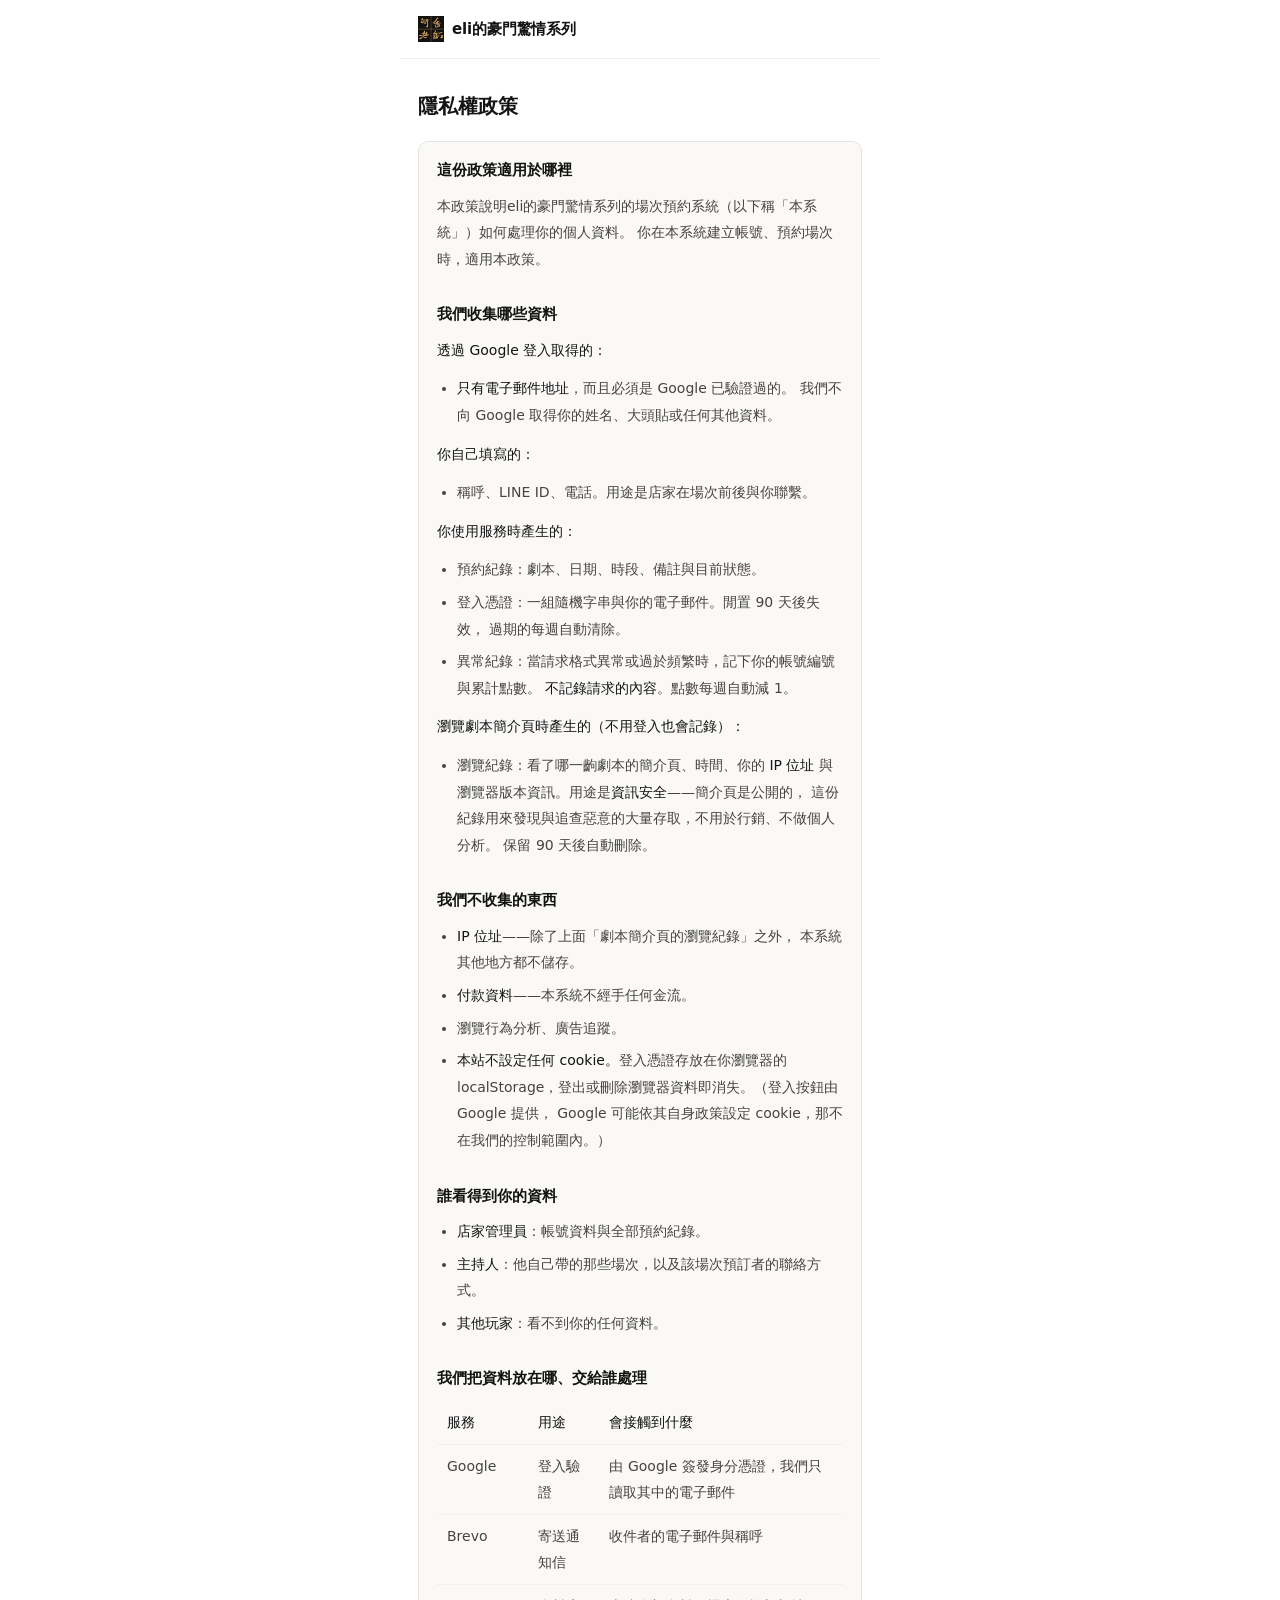
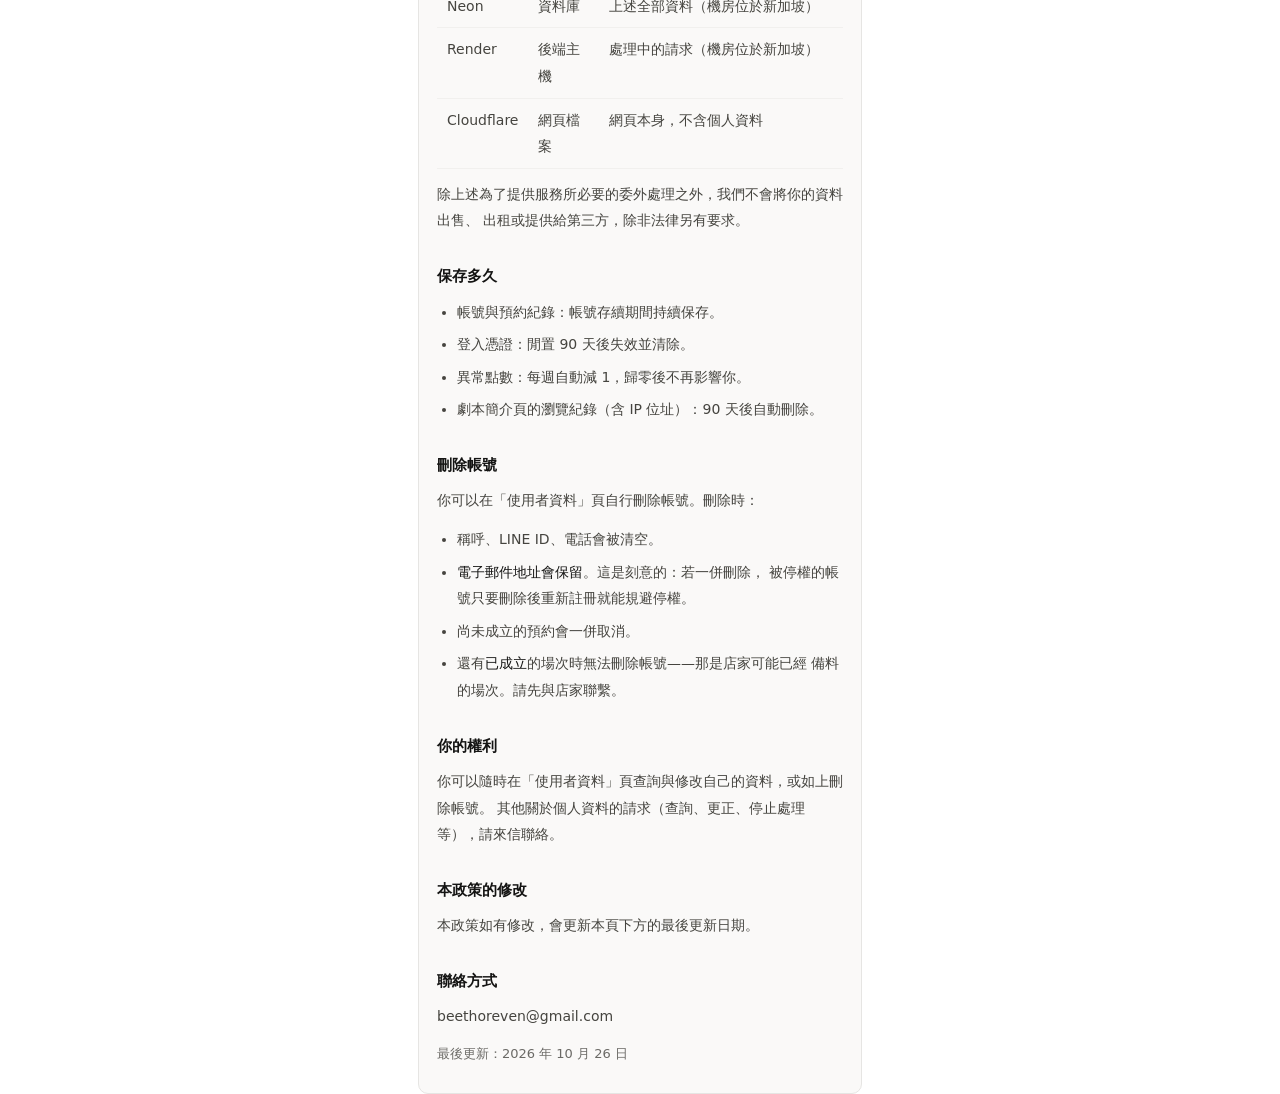
==== commit a1934383: "把 main 合進來：privacy.html、terms.html 加上自己的 meta CSP Co-Authored-By: Claude Opus 5.5 <noreply@anthropic" ====
--- a/privacy.html
+++ b/privacy.html
@@ -2,6 +2,18 @@
 <html lang="zh-Hant">
 <head>
   <meta charset="utf-8">
+  <meta http-equiv="Content-Security-Policy" content="default-src 'none'; style-src 'self' https://fonts.googleapis.com; font-src https://fonts.gstatic.com; img-src 'self'; object-src 'none'; base-uri 'self'; form-action 'self'">
+  <!-- 這一頁自己的 CSP，照它實際載入的東西開到最小：本站的 style.css 與圖片、
+       Google Fonts 的樣式表與字型檔。這一頁沒有程式，default-src 'none' 把程式、
+       連線、內嵌框架全部擋掉。
+
+       ★ 要排在所有載入資源的元素前面：meta 的 CSP 只管它後面的元素。
+       ★ 正式站另外還有 _headers 的 CSP 標頭（全站共用，比這份寬）。兩份同時生效，
+         只有兩份都放行的東西載得進來，所以這一頁要多載入什麼，兩份都要加。
+       ★ 不准行內樣式：版面寫成 style.css 裡的 class，不要用 style 屬性。
+       ★ frame-ancestors 寫在 meta 裡無效。防止被別的網站內嵌，靠的是 _headers 的
+         frame-ancestors 與 X-Frame-Options。
+       tests/doc-pages.test.mjs 會檢查這幾條。 -->
   <meta name="viewport" content="width=device-width, initial-scale=1, viewport-fit=cover">
   <title>隱私權政策 — eli的豪門驚情系列</title>
   <link rel="icon" type="image/png" href="favicon.png">
@@ -26,8 +38,8 @@
     </div>
 
     <div class="view">
-      <div class="section" style="padding-top:32px">
-        <h1 style="font-size:20px;font-weight:700;margin:0">隱私權政策</h1>
+      <div class="section doc-head">
+        <h1 class="doc-head__title">隱私權政策</h1>
       </div>
 
       <div class="section">
--- a/style.css
+++ b/style.css
@@ -48,9 +48,9 @@
      ★ 這一組跟步經徑不同：白底要壓深才看得見，深色底那組在這裡會糊掉。 */
   --dot-wait: #c8890c;     /* 等待主持人確認 */
   --dot-deposit: #cf5148;  /* 等待支付訂金，跟 --danger 同色 */
-  /* ★ 預約成立與已結束是這家店圖例上僅有的兩個顏色（她到得了的狀態只有這兩種），
-       所以兩者要一眼分得開：粉紫偏淡、灰壓深（案主 2026-09-19 指定）。
-       粉紫對白底只有約 2:1，是案主看過對比數字之後選的，**不要當成疏失改掉**。
+  /* ★ 預約成立與已結束是這家店圖例上僅有的兩個顏色（這家店走得到的狀態只有這兩種），
+       所以兩者要一眼分得開：粉紫偏淡、灰壓深。
+       粉紫對白底只有約 2:1，是看過對比數字之後刻意選的，**不要當成疏失改掉**。
        原本的灰 #9a958c 跟粉紫明暗只差 1.5 倍，兩個點看起來幾乎一樣；壓到
        #625d56 之後差 3.25 倍。 */
   --dot-booked: #c3aee0;   /* 預約成立：粉紫 */
@@ -60,7 +60,7 @@
      ★ 這一組跟步經徑不同。步經徑是深色底，外框用白色；這家店是白底，白框
        會完全看不見，所以外框用內文色（近黑）。底色原本是合併時從步經徑帶
        過來的深棕 #2b2620——配上這邊的深色字，數字會整個看不見（2026-09-18
-       發現，是我先前合併時沒調到）。 */
+       發現）。 */
   --busy-bg: #efedea;
   --busy-ring: #141413;
 
@@ -314,7 +314,7 @@
 }
 
 /* 選中的頁籤用純黑，不是 accent。
-   ★ 這是這份配色裡唯一的純黑（案主指定）：頁籤是「我現在在哪」的唯一
+   ★ 這是這份配色裡唯一的純黑：頁籤是「我現在在哪」的唯一
      指示，它必須是整頁最重的字；用 accent（棕）的話它跟旁邊的標籤、
      連結同一個重量，掃過去分不出哪個是選中的。
      底線維持 accent —— 顏色與粗細各自表達一件事，兩個都改成黑會讓那
@@ -726,6 +726,10 @@
 /* 表格在窄畫面會超出去，讓它自己橫向捲，不要把整頁撐寬。 */
 .doc__scroll { overflow-x: auto; }
 .doc__updated { font-size: 13px; color: var(--ink-faint); margin: 32px 0 0; }
+/* 頁面標題那一段。寫成 class 而不是 style 屬性：這兩頁的 CSP 不准行內樣式。
+   ★ .doc-head 要排在 .section 後面：兩個一樣具體，後寫的才蓋得過 padding-top。 */
+.doc-head { padding-top: 32px; }
+.doc-head__title { font-size: 20px; font-weight: 700; margin: 0; }
 
 /* 破壞性動作的按鈕。紅底白字——它跟旁邊那顆「編輯」的後果不是同一個
    量級，長得一樣會被順手按到。 */
@@ -868,7 +872,7 @@
 .link:hover { text-decoration-thickness: 2px; }
 
 /* 搜尋框 + 簡介按鈕同一排。搜尋框縮短、右邊留給按鈕。
-   案主的規格：搜尋框大約容納 20 個字就夠，不需要佔滿整排。 */
+   規格：搜尋框大約容納 20 個字就夠，不需要佔滿整排。 */
 .search-row { display: flex; align-items: center; gap: 8px; }
 .search-row .search-wrap { flex: 1 1 auto; min-width: 0; }
 .search-row .search-wrap input { width: 100%; }
@@ -983,7 +987,7 @@
    長滿整列：三格撐滿之後，數字之間離得比日曆格子還開，而且那一排右邊之後
    要放主持人與店家版本的「設定忙碌日」。 */
 .dt-row--jump { padding-top: 10px; }
-/* 三格平常是固定寬，窄螢幕時縮小，讓「設定忙碌日」留在同一排（案主：放在
+/* 三格平常是固定寬，窄螢幕時縮小，讓「設定忙碌日」留在同一排（放在
    那裡剛好一排滿）。下限是「數字還放得下」：四位數的年約 44px、兩位數約 26px。
    ★ 不用換行解：一允許換行，瀏覽器會先換行再考慮縮格子，連 390px 的手機
      按鈕都會掉到下一行（2026-09-18 實測）。 */
@@ -997,7 +1001,20 @@
 .list-item__status { color: var(--ink); }
 
 /* ── 劇本簡介頁（/mmg/<id>，見 js/intro.js）──────────────────────
-   公開頁面：沒登入的人也看得到。寬度跟主站一樣受 #app 的寬度限制。 */
+   公開頁面：沒登入的人也看得到。寬度跟主站一樣受 #app 的寬度限制。
+
+   ★ 簡介頁的主色（按鈕、區塊框、區塊標題）自成一組 token，不直接用 --accent：
+     步經徑就是 --accent 的黃，eli 的 --accent 是深棕，簡介頁要用粉紫。
+     店家分支只改下面這兩個值，不要去改用到它們的規則。 */
+/* eli：簡介頁用粉紫，跟行事曆「預約成立」的點同一個色。
+   按鈕上的字用近黑：粉紫是淺色，淺米字放上去看不見。
+   ★ 區塊標題是粉紫字放在白底上，對比只有約 2:1，偏淡。 */
+.intro-page {
+  --intro-accent: var(--dot-booked);
+  --on-intro-accent: var(--ink);
+}
+/* :not(:disabled)：停用的按鈕照樣用全站的灰，灰的才是不能按。 */
+.intro-page .btn--primary:not(:disabled) { background: var(--intro-accent); color: var(--on-intro-accent); }
 .intro { display: flex; flex-direction: column; gap: 14px; padding: 20px var(--pad) 32px; }
 .intro__title { font-size: 22px; font-weight: 700; line-height: 1.4; margin: 0; }
 /* 封面：照原比例，不裁切（後端已經縮過，這裡只是不讓它超出畫面）。
@@ -1013,9 +1030,16 @@
   align-self: center;
 }
 .intro__cover--thumb { max-height: 200px; align-self: flex-start; }
-.intro__block { display: flex; flex-direction: column; gap: 6px; }
+/* 劇本簡介、角色簡介、老闆的話各一個主色框：內容都是一長段文字，沒框的話
+   一段接一段，看不出哪裡換了主題。 */
+.intro__block {
+  display: flex; flex-direction: column; gap: 6px;
+  border: 1px solid var(--intro-accent); border-radius: var(--radius); padding: 14px 16px;
+}
+.intro__block .section__label { color: var(--intro-accent); }
 /* 簡介是純文字：保留店家打的換行，長網址之類的不換行字串也要能斷行。 */
-.intro__text { white-space: pre-wrap; overflow-wrap: anywhere; line-height: 1.8; color: var(--ink-soft); }
+/* 主文字色（步經徑是白、eli 是近黑），不用次要的灰：簡介頁的主角就是這幾段字。 */
+.intro__text { white-space: pre-wrap; overflow-wrap: anywhere; line-height: 1.8; color: var(--ink); }
 /* 類型標籤跟時長、售價那一排分開：同樣的形狀、換一個顏色，一眼看得出是兩回事。 */
 .tag--genre { color: var(--ink); background: var(--surface-2); border: 1px solid var(--border); }
 .tag__remove {
@@ -1023,6 +1047,41 @@
   color: inherit; font: inherit; line-height: 1; cursor: pointer; opacity: .7;
 }
 .tag__remove:hover { opacity: 1; }
+/* 角色：一個角色一排。有圖時右邊放縮圖（寬度約四成），文字在左；沒圖時文字佔滿。
+   最初的版面是「左半名稱與說明、右半圖片」。圖片改成約四成寬而不是一半：手機上
+   整頁只有三百多 px 寬，一半給圖的話，說明一行只剩七、八個字，一段介紹會拉得
+   很長；名稱也不固定佔上面四分之一，而是照字數自然排，短的介紹不會留一大塊空白。 */
+.intro-char { display: grid; grid-template-columns: 1fr; gap: 12px; align-items: start; }
+.intro-char--with-image { grid-template-columns: minmax(0, 1fr) 40%; }
+.intro-char + .intro-char { border-top: 1px dashed var(--border); padding-top: 12px; margin-top: 6px; }
+.intro-char__text { display: flex; flex-direction: column; gap: 4px; min-width: 0; }
+.intro-char__name { font-weight: 700; color: var(--ink); overflow-wrap: anywhere; }
+/* 縮圖統一 3:4 裁切，排起來整齊；點開看的是完整、不裁切的原圖。 */
+.intro-char__thumb {
+  padding: 0; border: none; background: none; cursor: zoom-in; display: block; width: 100%;
+}
+.intro-char__thumb img {
+  display: block; width: 100%; aspect-ratio: 3 / 4; object-fit: cover; border-radius: var(--radius);
+}
+/* 放大的角色圖：最大跟封面一樣（封面受 .app 寬度與 70vh 限制，見 .intro__cover）。 */
+.lightbox {
+  position: fixed; inset: 0; z-index: 1000; background: rgba(0, 0, 0, .8);
+  display: flex; align-items: center; justify-content: center; padding: 16px; cursor: zoom-out;
+}
+.lightbox__img {
+  max-width: min(100%, calc(480px - 2 * var(--pad)));
+  max-height: 70vh; width: auto; height: auto; object-fit: contain; border-radius: var(--radius);
+}
+.intro-edit__chars { display: flex; flex-direction: column; gap: 10px; }
+.intro-edit__char { display: flex; flex-direction: column; gap: 8px; }
+.intro-edit__char-head { display: flex; align-items: center; justify-content: space-between; gap: 8px; }
+.intro-edit__char-actions { display: flex; gap: 6px; }
+.intro-edit__char-image { display: flex; flex-direction: column; gap: 8px; align-items: flex-start; }
+.intro-edit__char-image .row { align-self: stretch; }
+/* 圖片上傳中：轉圈＋字排成一行，佔的高度跟縮圖差不多，傳完換成圖時版面不跳太多。 */
+.intro-edit__busy { flex-direction: row; gap: 8px; padding: 12px 0; color: var(--ink-soft); font-size: 14px; }
+.intro-page .intro-edit__busy .spinner { border-top-color: var(--intro-accent); }
+.intro-edit__char-thumb { width: 96px; aspect-ratio: 3 / 4; object-fit: cover; border-radius: var(--radius); }
 /* 編輯模式下面的預覽，用一條線跟編輯區分開。 */
 .intro-edit__preview { border-top: 1px dashed var(--border); margin-top: 8px; }
 .intro-edit__cover { display: flex; }
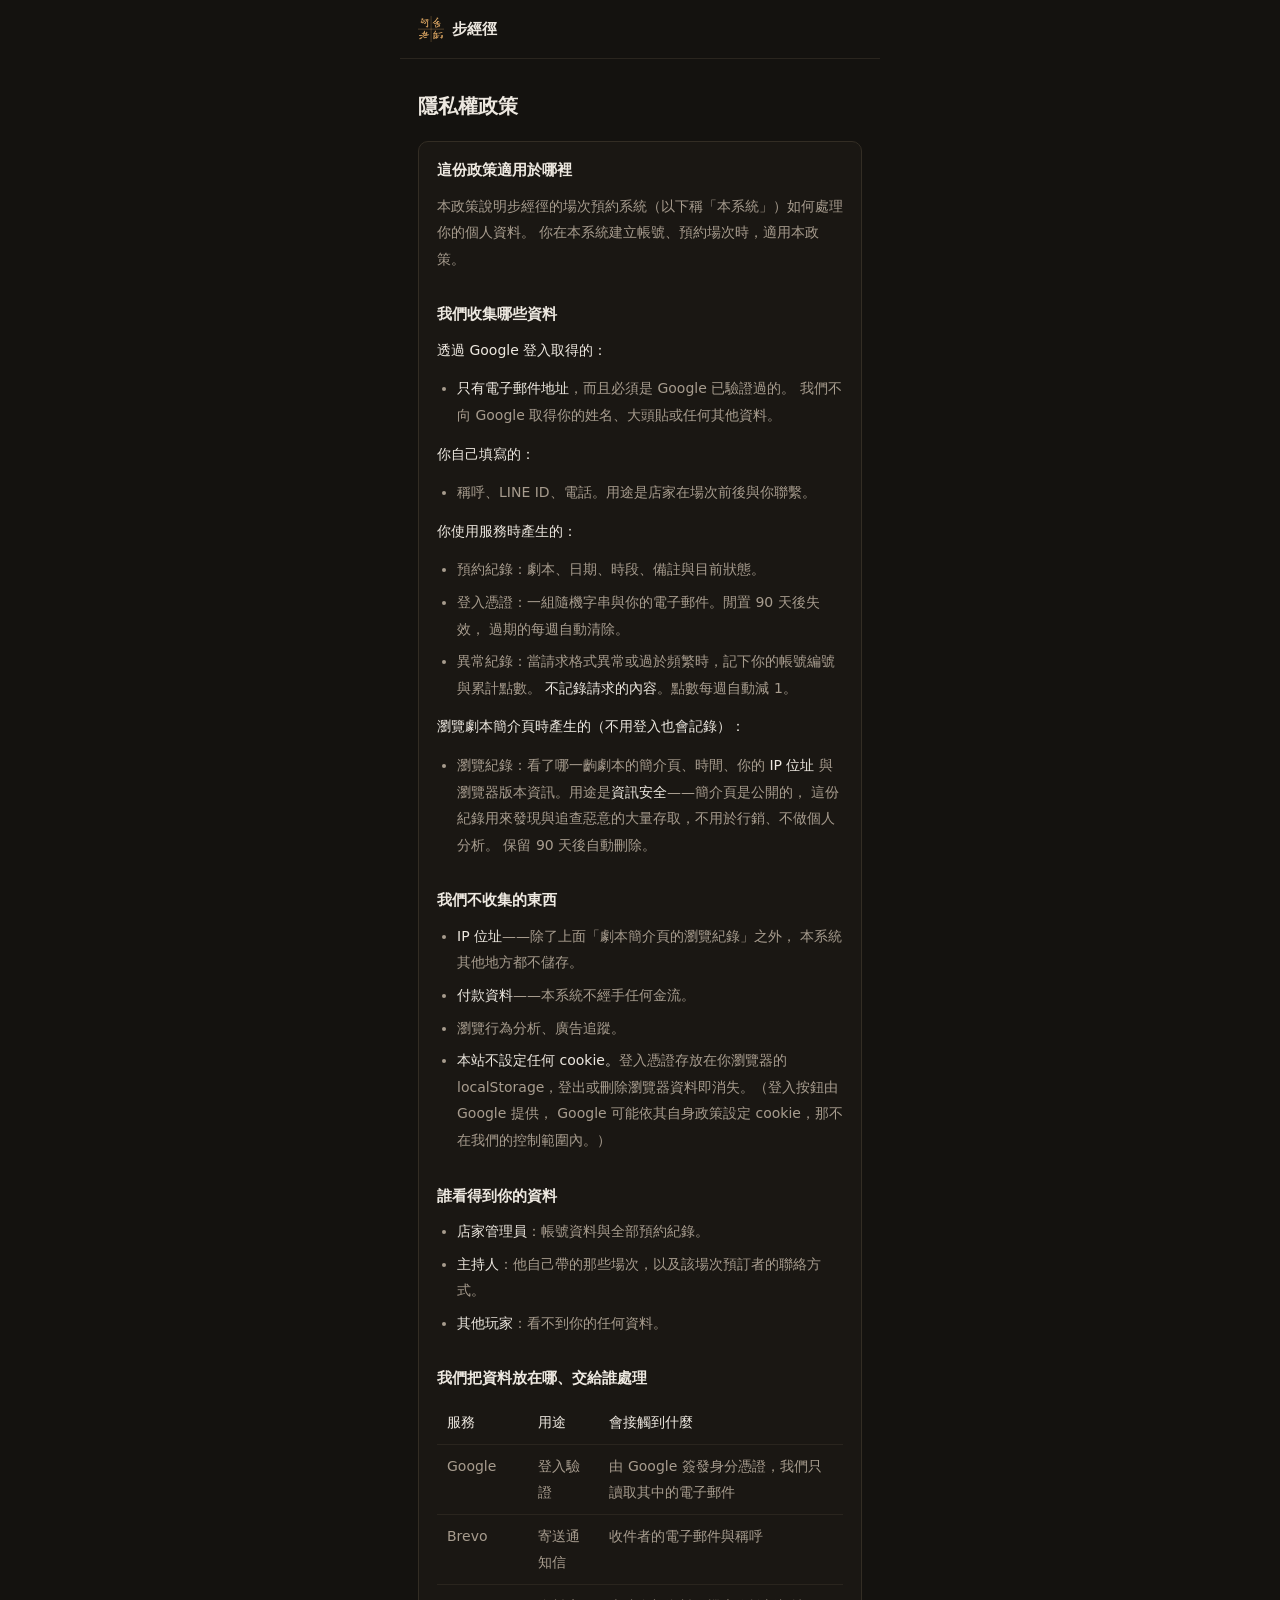
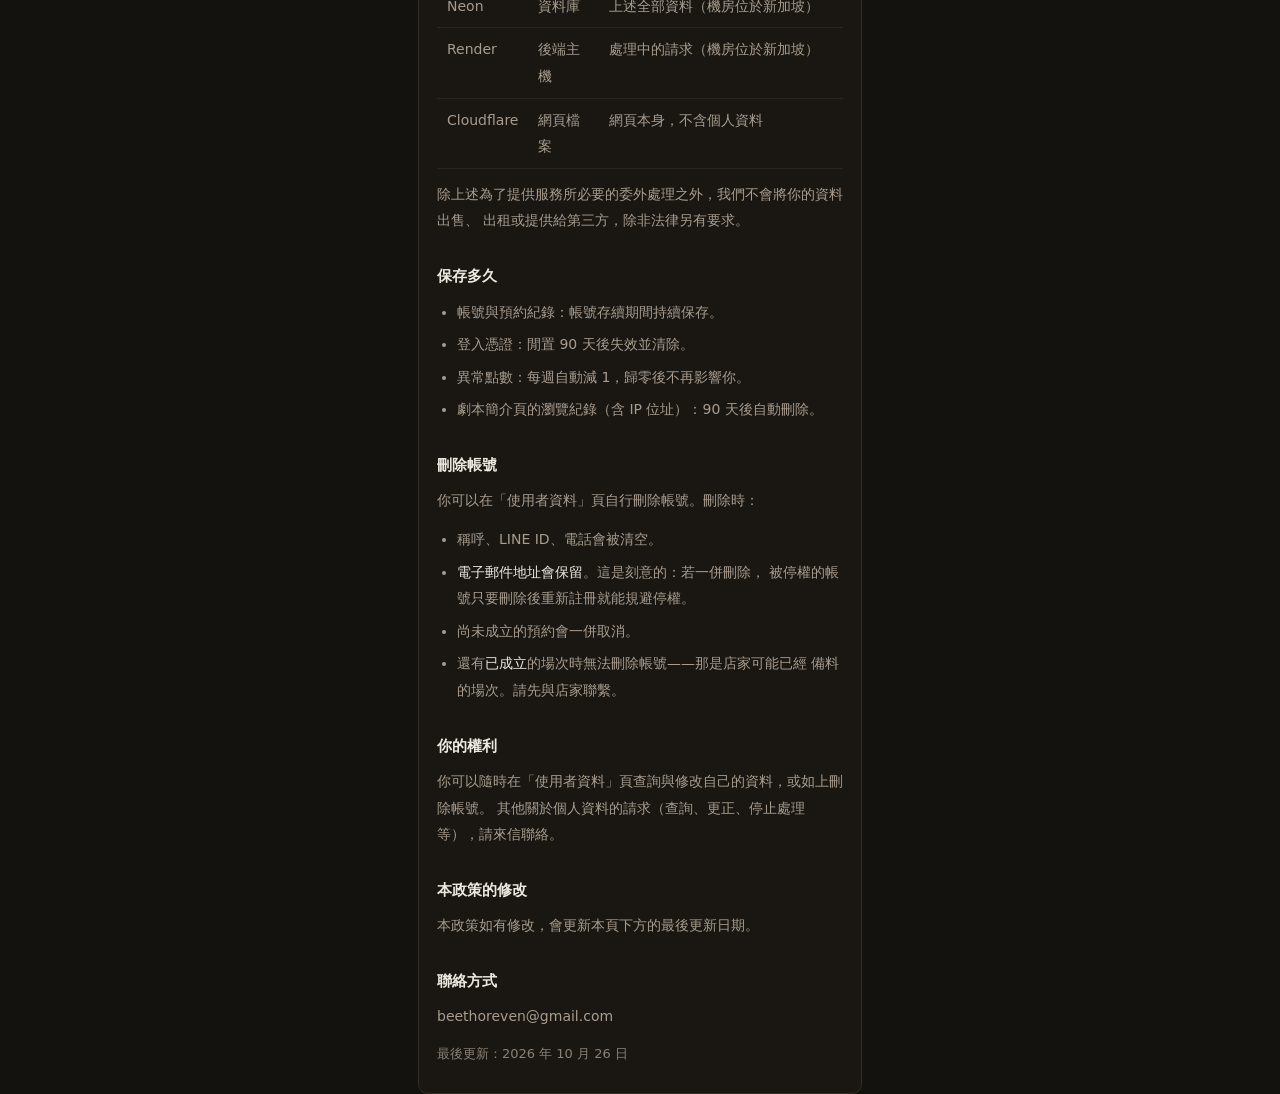
==== commit d4aa4a4a: "privacy.html、terms.html 加上自己的 meta CSP - 兩頁 <head> 開頭加 meta CSP，照實際載入的東西開到最小：default-src 'none'，   只" ====
--- a/privacy.html
+++ b/privacy.html
@@ -15,7 +15,7 @@
          frame-ancestors 與 X-Frame-Options。
        tests/doc-pages.test.mjs 會檢查這幾條。 -->
   <meta name="viewport" content="width=device-width, initial-scale=1, viewport-fit=cover">
-  <title>隱私權政策 — eli的豪門驚情系列</title>
+  <title>隱私權政策 — 步經徑</title>
   <link rel="icon" type="image/png" href="favicon.png">
 
   <link rel="preconnect" href="https://fonts.googleapis.com">
@@ -33,7 +33,7 @@
   <div class="app">
     <div class="topbar">
       <div class="topbar__brand">
-        <img class="topbar__mark" src="brand-mark.png" alt="" aria-hidden="true">eli的豪門驚情系列
+        <img class="topbar__mark" src="brand-mark.png" alt="" aria-hidden="true">步經徑
       </div>
     </div>
 
@@ -45,7 +45,7 @@
       <div class="section">
         <div class="card card--flat doc">
           <h2>這份政策適用於哪裡</h2>
-          <p>本政策說明eli的豪門驚情系列的場次預約系統（以下稱「本系統」）如何處理你的個人資料。
+          <p>本政策說明步經徑的場次預約系統（以下稱「本系統」）如何處理你的個人資料。
              你在本系統建立帳號、預約場次時，適用本政策。</p>
 
           <h2>我們收集哪些資料</h2>
--- a/style.css
+++ b/style.css
@@ -1,81 +1,53 @@
 /*
  * 設計 token 與共用元件樣式。
  *
- * 這家店是**淺色 only**（2026-09-11 定案）。色值取樣自《豪門驚情系列》
- * 的 Notion 站，主彩是深棕；步經徑那份深底黃銅換了一個底重新打光——
- * 同一個色系家族，明暗翻過來。
- *
- * 沒有 prefers-color-scheme 分支，是刻意的：雙主題要每個顏色兩套、
- * color-scheme 跟著切、陰影也要兩套，而這裡要的是換底不是加一個模式。
- *
+ * 配色來自設計稿定案的方向：深色底 + 黃銅色點綴（C 的結構 + B 的配色）。
  * 所有顏色一律走這裡的變數，不要在別處寫死色碼——之後要調色只改這一區。
  */
 
 :root {
-  --bg: #ffffff;
-  --surface: #ffffff;      /* 卡片、彈起的區塊 */
-  --surface-2: #faf9f8;    /* 輸入框等比背景略暗一階的表面 */
-  --border: #e6e5e3;
-  --border-soft: #f1f0ee;
-
-  /* ★ 2026-09-14 整組壓深一階。原本那組（#2c2c2b / #6b6a67 / #9b9a97 /
-     #c4c3c0）是從取樣站量來的，但那個站的版面留白多、字級大；搬到這個
-     介面上——資訊密度高、字級 13~14px——在純白底上就顯得太淡。
-     深色底那版可以靠對比撐住，白底沒有這個餘裕。 */
-  --ink: #141413;          /* 內文。近黑，不是純黑：純黑在白底上邊緣會刺 */
-  --ink-soft: #45443f;     /* 次要說明 */
-  --ink-faint: #6b6a66;    /* 提示、未選中的頁籤 */
-  --ink-disabled: #a3a29e; /* 停用 */
-
-  /* 深棕。--on-accent 是「放在 accent 底色上的字」，用淺米——那是取樣站
-     「民國」標籤的配色翻過來（原本淺米底深棕字），對比 6.0 : 1。
-     ★ 淺米字只能出現在深色底上：放在白底只有 1.3 : 1，等於看不見。
-       所以有色文字一律用 --accent，不要用 --on-accent。 */
-  --accent: #655121;
-  --accent-soft: rgba(33, 27, 23, .05);   /* 極淡的灰，不是棕 */
-  --on-accent: #f2e3b7;
-
-  --danger: #cf5148;
-  --danger-soft: rgba(207, 81, 72, .08);
-
-  /* 小標籤：灰底紅字。取樣站上最有辨識度的元素就是這個配色（日期與
-     地點標籤），所以標籤獨立成一組 token，不跟 accent 共用——之後調
-     主彩不會連帶把標籤也改掉。 */
-  --tag: #cf5148;
-  --tag-soft: rgba(33, 27, 23, .05);
-
-  /* 預訂行事曆上那排點的顏色。一個狀態一個顏色，圖例就印在日曆上方。
-     ★ 這一組跟步經徑不同：白底要壓深才看得見，深色底那組在這裡會糊掉。 */
-  --dot-wait: #c8890c;     /* 等待主持人確認 */
-  --dot-deposit: #cf5148;  /* 等待支付訂金，跟 --danger 同色 */
-  /* ★ 預約成立與已結束是這家店圖例上僅有的兩個顏色（這家店走得到的狀態只有這兩種），
-       所以兩者要一眼分得開：粉紫偏淡、灰壓深。
-       粉紫對白底只有約 2:1，是看過對比數字之後刻意選的，**不要當成疏失改掉**。
-       原本的灰 #9a958c 跟粉紫明暗只差 1.5 倍，兩個點看起來幾乎一樣；壓到
-       #625d56 之後差 3.25 倍。 */
-  --dot-booked: #c3aee0;   /* 預約成立：粉紫 */
-  --dot-ended: #625d56;    /* 已結束：深灰 */
-
-  /* 忙碌日那一格：底色比背景深一階，再加一圈 2px 外框。
-     ★ 這一組跟步經徑不同。步經徑是深色底，外框用白色；這家店是白底，白框
-       會完全看不見，所以外框用內文色（近黑）。底色原本是合併時從步經徑帶
-       過來的深棕 #2b2620——配上這邊的深色字，數字會整個看不見（2026-09-18
-       發現）。 */
-  --busy-bg: #efedea;
-  --busy-ring: #141413;
+  --bg: #14120f;
+  --surface: #1e1b17;      /* 卡片、彈起的區塊 */
+  --surface-2: #1a1713;    /* 輸入框等比背景略亮一階的表面 */
+  --border: #332d24;
+  --border-soft: #2a251e;
+
+  --ink: #ede8e0;
+  --ink-soft: #a79c8e;
+  --ink-faint: #8a8177;
+  --ink-disabled: #5c564c;
+
+  --accent: #c8975a;
+  --accent-soft: #2a2318;  /* 標籤底色 */
+  --on-accent: #14120f;
+
+  --danger: #d9705a;
+  --danger-soft: #2e1c17;
+
+  /* 預訂行事曆上那排點的顏色。一個狀態一個顏色，圖例就印在日曆上方，
+     所以這四個值改了要記得那一列講的也跟著變。 */
+  --dot-wait: #e0b341;     /* 等待主持人確認 */
+  --dot-deposit: #d9705a;  /* 等待支付訂金 */
+  --dot-booked: #6aa3d8;   /* 預約成立 */
+  --dot-ended: #6f675d;    /* 已結束 */
+
+  /* 忙碌日那一格：底色比背景亮一階，再加一圈外框。
+     ★ 只靠底色的話幾乎看不出來（2026-09-18 線上實際看過），所以
+       外框用白色、2px，一眼就看得到。 */
+  --busy-bg: #2b2620;
+  --busy-ring: #ffffff;
 
   --radius: 10px;
   --radius-sm: 6px;
   --pad: 18px;
 
-  /* 告訴瀏覽器這一頁是淺色的，讓它用淺色版本畫「原生控制項」——
+  /* 告訴瀏覽器這一頁是深色的，讓它用深色版本畫「原生控制項」——
      數字欄位的上下箭頭、日期欄位的月曆圖示與跳出來的月曆面板、
      捲軸。這些是瀏覽器自己畫的，CSS 碰不到：
      ::-webkit-inner-spin-button 之類的偽元素不吃 color，硬改只能
-     整個藏起來。
-     ★ 這一行漏掉的話症狀特別難查：白底介面上會跳出**深色的月曆面板**
-       與深色捲軸，而你翻遍 CSS 都找不到是哪一條造成的。 */
-  color-scheme: light;
+     整個藏起來。不設這一行的話它們一律照淺色模式畫，在深底上就是
+     白色方塊配深色箭頭，跟整個介面打架。 */
+  color-scheme: dark;
 }
 
 * { box-sizing: border-box; }
@@ -92,7 +64,7 @@
 }
 
 a { color: var(--accent); }
-a:hover { color: #4a3b18; }   /* accent 壓深一階。白底上往亮走＝對比變差 */
+a:hover { color: #e0b478; }
 
 /* ── 版面 ───────────────────────────────────────────────── */
 
@@ -211,7 +183,7 @@
 
 select:disabled, input:disabled, textarea:disabled {
   color: var(--ink-disabled);
-  background: #f4f3f1;
+  background: #17140f;
   cursor: not-allowed;
 }
 
@@ -247,7 +219,7 @@
 }
 
 .btn--primary { background: var(--accent); color: var(--on-accent); }
-.btn--primary:disabled { background: #e8e7e4; color: var(--ink-disabled); cursor: not-allowed; }
+.btn--primary:disabled { background: #4a4034; color: var(--ink-disabled); cursor: not-allowed; }
 
 .btn--ghost {
   background: transparent;
@@ -268,8 +240,8 @@
   gap: 6px;
   font-size: 13px;
   font-weight: 500;
-  color: var(--tag);
-  background: var(--tag-soft);
+  color: var(--accent);
+  background: var(--accent-soft);
   padding: 6px 13px;
   border-radius: var(--radius-sm);
 }
@@ -313,13 +285,7 @@
   white-space: nowrap;
 }
 
-/* 選中的頁籤用純黑，不是 accent。
-   ★ 這是這份配色裡唯一的純黑：頁籤是「我現在在哪」的唯一
-     指示，它必須是整頁最重的字；用 accent（棕）的話它跟旁邊的標籤、
-     連結同一個重量，掃過去分不出哪個是選中的。
-     底線維持 accent —— 顏色與粗細各自表達一件事，兩個都改成黑會讓那
-     一條線看起來像分隔線而不是指標。 */
-.tab--active { color: #000; border-bottom-color: var(--accent); }
+.tab--active { color: var(--accent); border-bottom-color: var(--accent); }
 
 /* ── 狀態訊息 ───────────────────────────────────────────── */
 
@@ -352,7 +318,7 @@
   border-radius: var(--radius);
   padding: 13px 18px;
   font-size: 14px;
-  box-shadow: 0 8px 24px rgba(28, 25, 23, 0.10);
+  box-shadow: 0 8px 24px rgba(0, 0, 0, 0.4);
   animation: toast-in 0.18s ease-out;
 }
 
@@ -368,7 +334,7 @@
 .modal-layer {
   position: fixed;
   inset: 0;
-  background: rgba(28, 25, 23, 0.35);
+  background: rgba(0, 0, 0, 0.6);
   display: flex;
   align-items: center;
   justify-content: center;
@@ -449,13 +415,13 @@
   text-decoration: underline;
   text-underline-offset: 2px;
 }
-.linklike:hover { color: #4a3b18; }
+.linklike:hover { color: #e0b478; }
 
 .status-chip {
   font-size: 12px;
   font-weight: 500;
-  color: var(--tag);
-  background: var(--tag-soft);
+  color: var(--accent);
+  background: var(--accent-soft);
   padding: 5px 10px;
   border-radius: var(--radius-sm);
   white-space: nowrap;
@@ -573,8 +539,8 @@
 /* 最後一個單位（分）的右邊距會讓整排比上面那排短 2px，切齊時看得出來 */
 .dt-row .dt-unit:last-child { margin-right: 0; }
 
-/* 頂欄的品牌圖。26px 而不是 20px：來源圖有細節（冰淇淋＋雲），
-   再小會糊成一團。 */
+/* 頂欄的品牌圖。原本是一個 20px 的勾勾 SVG，改成圖檔之後尺寸給大一點：
+   那是四個字排成 2×2，20px 會糊成一團。 */
 .topbar__mark {
   width: 26px;
   height: 26px;
@@ -618,7 +584,7 @@
   background: var(--surface);
   border: 1px solid var(--border);
   border-radius: var(--radius);
-  box-shadow: 0 8px 24px rgba(28, 25, 23, 0.10);
+  box-shadow: 0 8px 24px rgba(0, 0, 0, 0.45);
 }
 
 .search-hit {
@@ -680,7 +646,7 @@
   background: var(--surface);
   border: 1px solid var(--border);
   border-radius: var(--radius);
-  box-shadow: 0 8px 24px rgba(28, 25, 23, 0.10);
+  box-shadow: 0 8px 24px rgba(0, 0, 0, 0.45);
   overflow: hidden;
 }
 
@@ -734,7 +700,11 @@
 /* 破壞性動作的按鈕。紅底白字——它跟旁邊那顆「編輯」的後果不是同一個
    量級，長得一樣會被順手按到。 */
 .btn--danger { background: var(--danger); color: #fff; }
-.btn--danger:disabled { background: #f4f3f1; color: var(--ink-disabled); cursor: not-allowed; }
+.btn--danger:disabled { background: #4a3330; color: var(--ink-disabled); cursor: not-allowed; }
+
+/* 沒勾選的星期整列淡掉。用 class 而不是重繪，切換時旁邊正在編輯的
+   時段輸入框才不會被卸下來（見 admin.js 的 renderWeekday）。 */
+.row.is-off { opacity: .45; }
 
 /* 時間輸入有兩組（自由輸入／店家設定的時段），同時只出現一組。
    兩組共用同一個寬度，切換時整排不會跳動。 */
@@ -776,7 +746,7 @@
   background: var(--surface);
   border: 1px solid var(--border);
   border-radius: var(--radius);
-  box-shadow: 0 12px 32px rgba(28, 25, 23, .12);
+  box-shadow: 0 12px 32px rgba(0, 0, 0, .45);
 }
 
 .cal__head {
@@ -839,6 +809,12 @@
 /* 特定日期：兩行。日期＋開放與否＋移除在上，時段在下。
    四個擠一行時「開放／不開放」會被壓到只剩箭頭，而那一格正是這一列
    在講的事（見 admin.js 的 renderException）。 */
+.exc { display: flex; flex-direction: column; gap: 6px; }
+.exc + .exc { margin-top: 10px; }
+.exc__mode { flex: 0 0 116px; }
+.exc__mode select { padding-right: 32px; }
+.exc__remove { flex: 0 0 auto; }
+.exc__times input { width: 100%; }
 
 /* ── Google 登入按鈕的白框 ─────────────────────────────────
    使用者已經登入 Google 時，GSI 會改用「個人化按鈕」（顯示頭像與信箱），
@@ -915,9 +891,7 @@
   color: var(--danger);
   white-space: nowrap;
 }
-/* 「異常停權」比「停用」高一級：前者是系統自動判定的，後者是管理員手動
-   關掉的。兩個都用灰底紅字的話長得一模一樣，看不出哪個是系統停的。 */
-.status-chip--warn { color: #fff; background: var(--danger); }
+.status-chip--warn { color: var(--danger); background: var(--danger-soft); }
 
 /* ── 預訂行事曆 ─────────────────────────────────────────────── */
 
@@ -1006,12 +980,9 @@
    ★ 簡介頁的主色（按鈕、區塊框、區塊標題）自成一組 token，不直接用 --accent：
      步經徑就是 --accent 的黃，eli 的 --accent 是深棕，簡介頁要用粉紫。
      店家分支只改下面這兩個值，不要去改用到它們的規則。 */
-/* eli：簡介頁用粉紫，跟行事曆「預約成立」的點同一個色。
-   按鈕上的字用近黑：粉紫是淺色，淺米字放上去看不見。
-   ★ 區塊標題是粉紫字放在白底上，對比只有約 2:1，偏淡。 */
 .intro-page {
-  --intro-accent: var(--dot-booked);
-  --on-intro-accent: var(--ink);
+  --intro-accent: var(--accent);
+  --on-intro-accent: var(--on-accent);
 }
 /* :not(:disabled)：停用的按鈕照樣用全站的灰，灰的才是不能按。 */
 .intro-page .btn--primary:not(:disabled) { background: var(--intro-accent); color: var(--on-intro-accent); }
